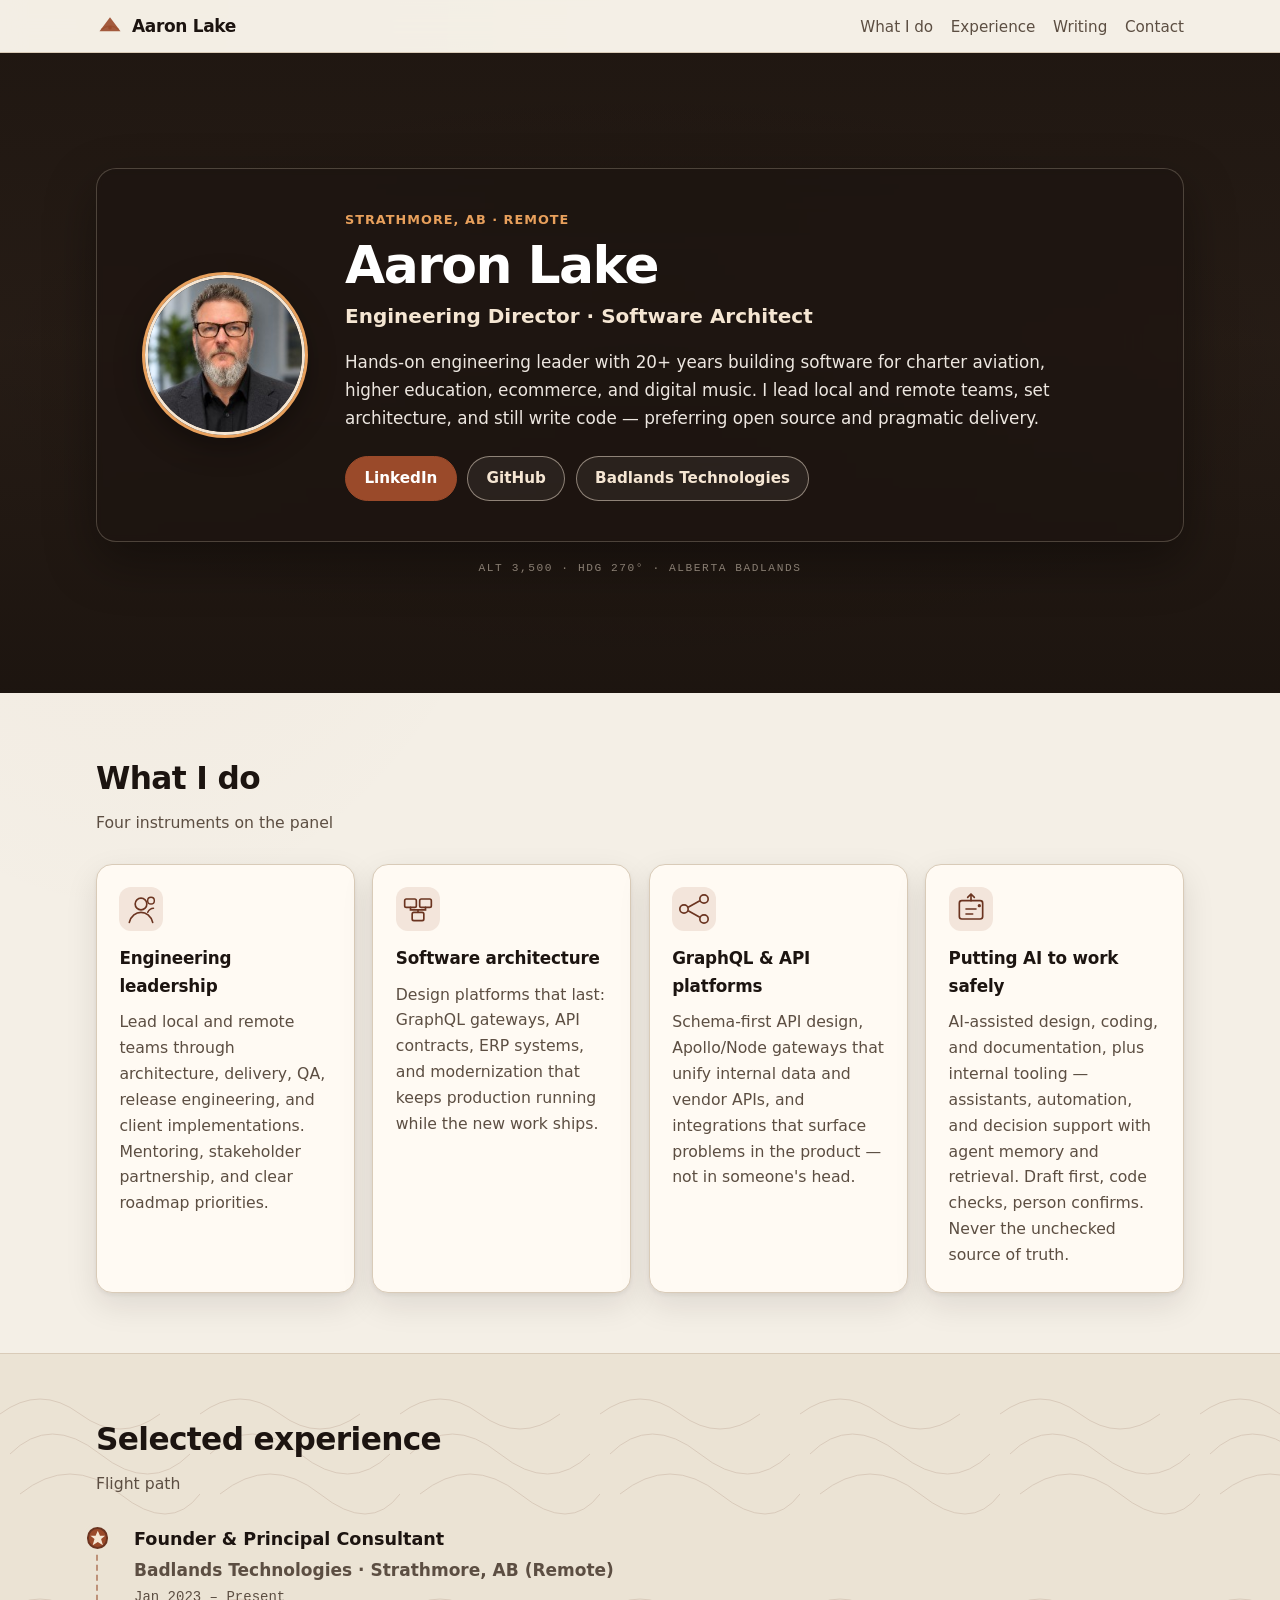
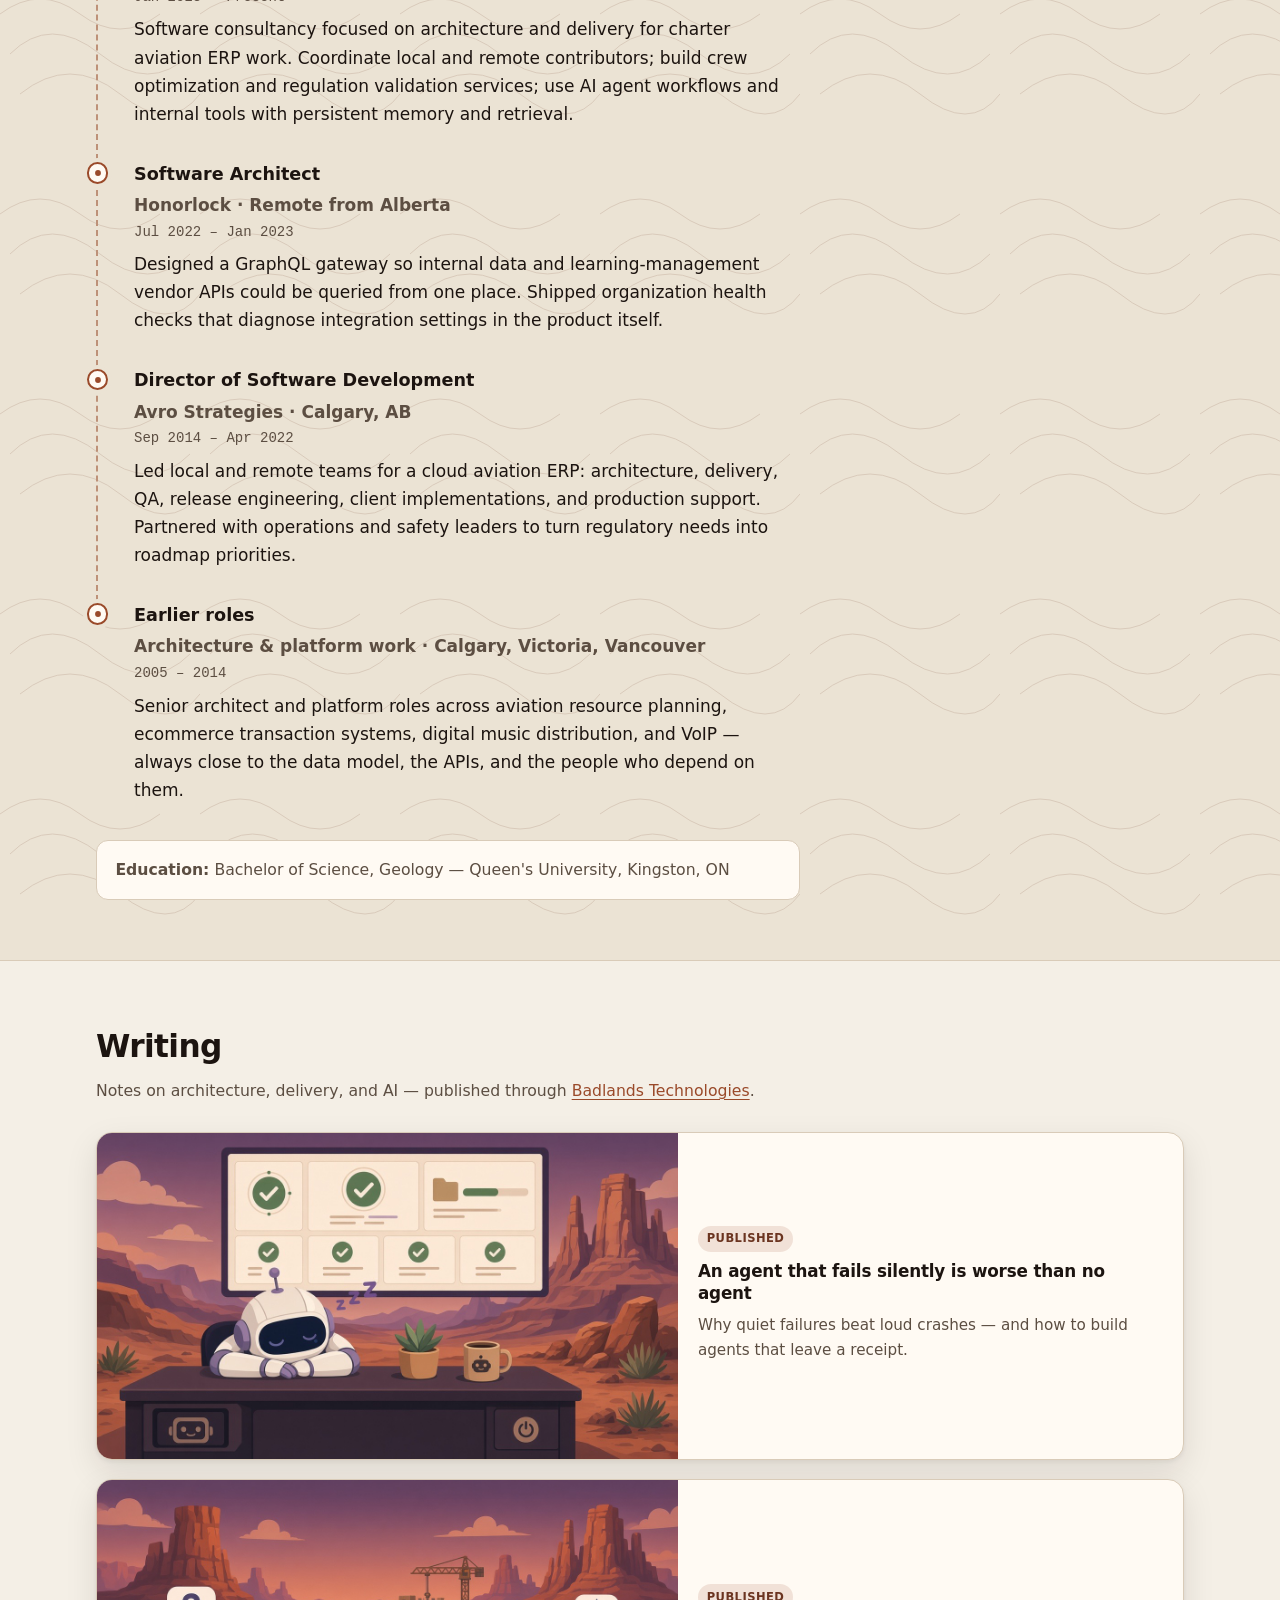
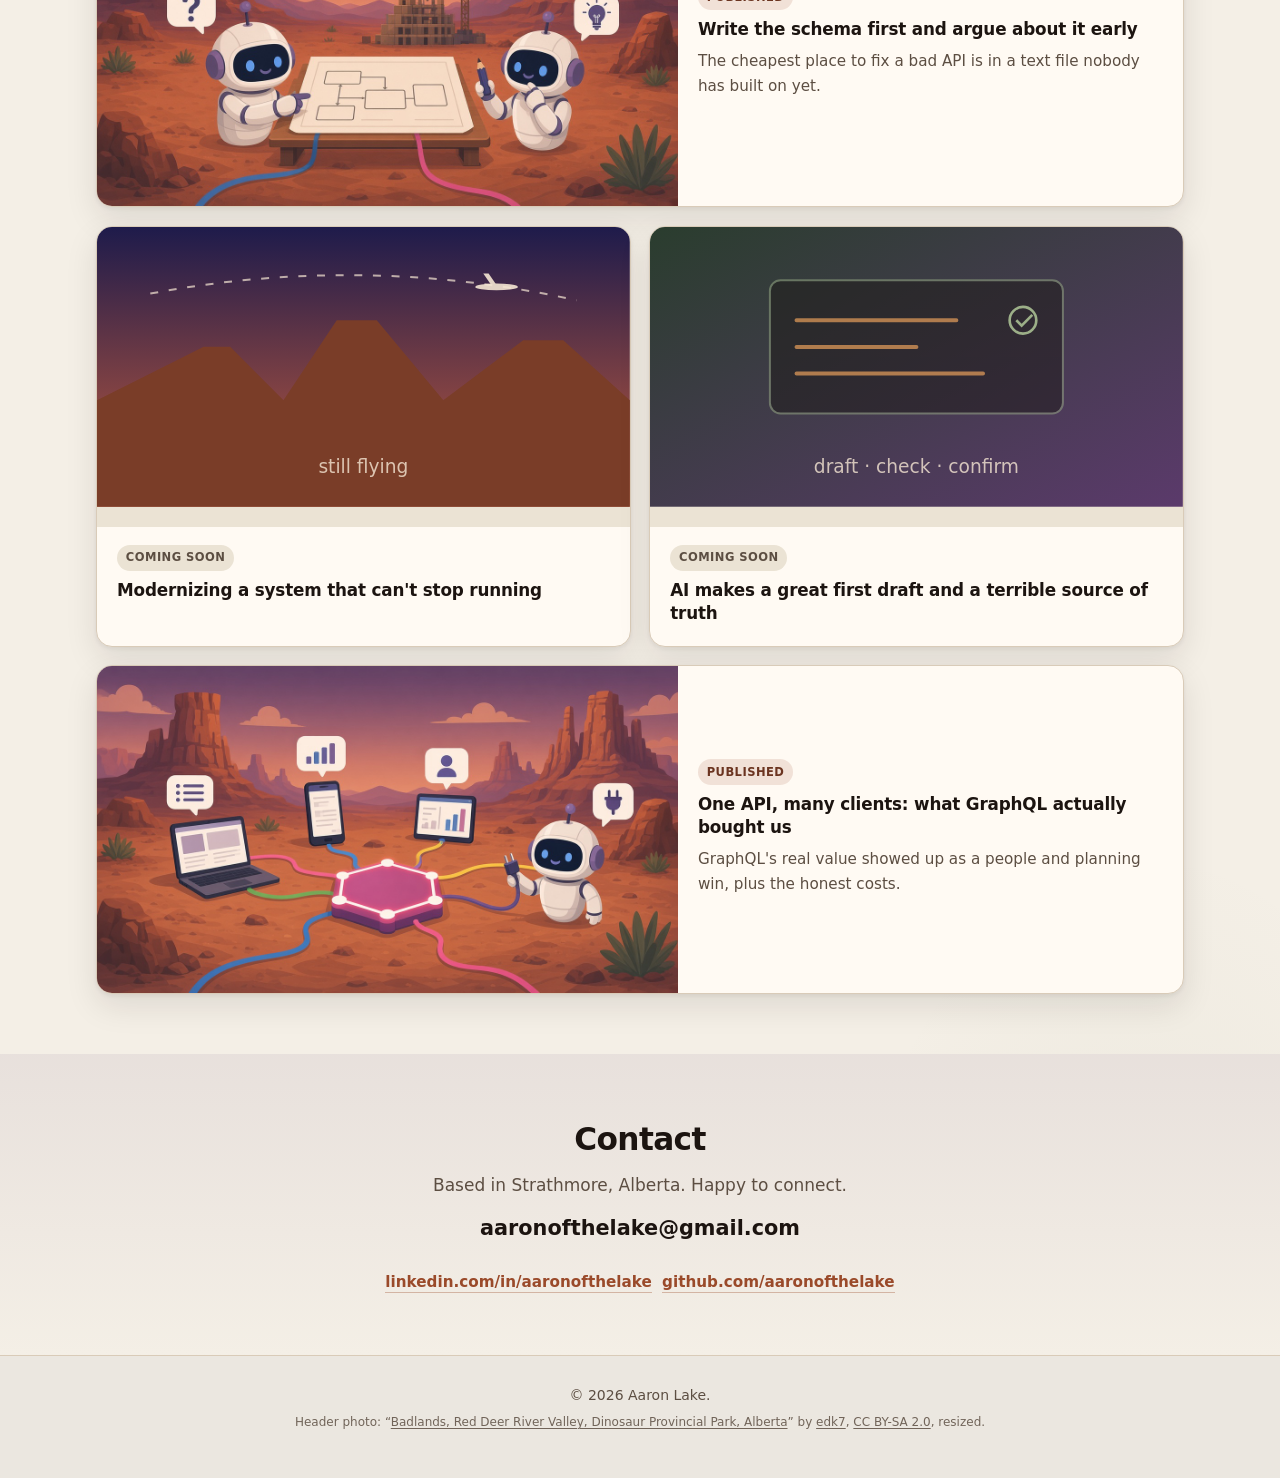
==== index.html @ 10edb8ad "Link schema-first article card to LinkedIn post with its graphic" ====
<!DOCTYPE html>
<html lang="en">
<head>
  <meta charset="utf-8">
  <meta name="viewport" content="width=device-width, initial-scale=1">
  <meta name="description" content="Aaron Lake — Engineering Director and Software Architect. Leadership, architecture, GraphQL platforms, and putting AI to work safely.">
  <meta name="author" content="Aaron Lake">
  <title>Aaron Lake — Engineering Director · Software Architect</title>
  <link rel="stylesheet" href="styles.css">
</head>
<body>
  <a class="skip-link" href="#main">Skip to content</a>

  <header class="site-header">
    <div class="wrap header-inner">
      <a class="logo" href="#top">
        <svg class="logo-mark" viewBox="0 0 32 32" width="28" height="28" aria-hidden="true" focusable="false">
          <path fill="currentColor" d="M4 22 L16 6 L28 22 Z" opacity="0.9"/>
          <path fill="none" stroke="currentColor" stroke-width="1.5" d="M6 20 Q16 12 26 20" opacity="0.7"/>
          <circle cx="16" cy="18" r="2" fill="currentColor"/>
        </svg>
        <span>Aaron Lake</span>
      </a>
      <nav aria-label="Primary">
        <ul>
          <li><a href="#work">What I do</a></li>
          <li><a href="#experience">Experience</a></li>
          <li><a href="#writing">Writing</a></li>
          <li><a href="#contact">Contact</a></li>
        </ul>
      </nav>
    </div>
  </header>

  <main id="main">
    <!-- HERO: real Alberta badlands photo (Dinosaur Provincial Park), darkened for legibility -->
    <section id="top" class="hero" aria-labelledby="hero-heading">
      <picture class="hero-bg" aria-hidden="true">
        <source media="(max-width: 640px)" srcset="assets/hero-badlands-800.jpg">
        <img src="assets/hero-badlands-1920.jpg" width="1920" height="1080" alt="" decoding="async" fetchpriority="high">
      </picture>
      <div class="hero-shade" aria-hidden="true"></div>

      <div class="wrap hero-inner">
        <div class="hero-card">
          <img class="hero-photo" src="assets/aaron-headshot.jpg" width="200" height="200"
               alt="Portrait of Aaron Lake" decoding="async">
          <div class="hero-copy">
            <p class="eyebrow">Strathmore, AB · Remote</p>
            <h1 id="hero-heading">Aaron Lake</h1>
            <p class="role"><span class="nowrap">Engineering Director</span> · <span class="nowrap">Software Architect</span></p>
            <p class="lede">
              Hands-on engineering leader with 20+ years building software for charter aviation,
              higher education, ecommerce, and digital music. I lead local and remote teams,
              set architecture, and still write code — preferring open source and pragmatic delivery.
            </p>
            <ul class="hero-links" aria-label="Profiles">
              <li><a class="btn btn-primary" href="https://www.linkedin.com/in/aaronofthelake" rel="noopener noreferrer">LinkedIn</a></li>
              <li><a class="btn btn-ghost" href="https://github.com/aaronofthelake" rel="noopener noreferrer">GitHub</a></li>
              <li><a class="btn btn-ghost" href="https://www.linkedin.com/company/90430647/" rel="noopener noreferrer">Badlands Technologies</a></li>
            </ul>
          </div>
        </div>
        <p class="flight-note" aria-hidden="true">ALT 3,500 · HDG 270° · Alberta badlands</p>
      </div>
    </section>

    <section id="work" class="section" aria-labelledby="work-heading">
      <div class="wrap">
        <div class="section-head">
          <h2 id="work-heading">What I do</h2>
          <p class="section-kicker">Four instruments on the panel</p>
        </div>
        <div class="card-grid">
          <article class="card">
            <div class="card-icon" aria-hidden="true">
              <svg viewBox="0 0 48 48" width="40" height="40" fill="none" xmlns="http://www.w3.org/2000/svg">
                <circle cx="24" cy="18" r="7" stroke="currentColor" stroke-width="2"/>
                <path d="M10 40c2-8 8-12 14-12s12 4 14 12" stroke="currentColor" stroke-width="2" stroke-linecap="round"/>
                <circle cx="36" cy="14" r="4" stroke="currentColor" stroke-width="1.75"/>
                <path d="M32 28c1.5-3 4-5 7-5" stroke="currentColor" stroke-width="1.75" stroke-linecap="round"/>
              </svg>
            </div>
            <h3>Engineering leadership</h3>
            <p>
              Lead local and remote teams through architecture, delivery, QA,
              release engineering, and client implementations. Mentoring, stakeholder
              partnership, and clear roadmap priorities.
            </p>
          </article>
          <article class="card">
            <div class="card-icon" aria-hidden="true">
              <svg viewBox="0 0 48 48" width="40" height="40" fill="none" xmlns="http://www.w3.org/2000/svg">
                <rect x="8" y="12" width="14" height="10" rx="2" stroke="currentColor" stroke-width="2"/>
                <rect x="26" y="12" width="14" height="10" rx="2" stroke="currentColor" stroke-width="2"/>
                <rect x="17" y="28" width="14" height="10" rx="2" stroke="currentColor" stroke-width="2"/>
                <path d="M15 22v3h18v-3M24 25v3" stroke="currentColor" stroke-width="2" stroke-linecap="round"/>
              </svg>
            </div>
            <h3>Software architecture</h3>
            <p>
              Design platforms that last: GraphQL gateways, API contracts, ERP systems,
              and modernization that keeps production running while the new work ships.
            </p>
          </article>
          <article class="card">
            <div class="card-icon" aria-hidden="true">
              <svg viewBox="0 0 48 48" width="40" height="40" fill="none" xmlns="http://www.w3.org/2000/svg">
                <circle cx="12" cy="24" r="5" stroke="currentColor" stroke-width="2"/>
                <circle cx="36" cy="12" r="5" stroke="currentColor" stroke-width="2"/>
                <circle cx="36" cy="36" r="5" stroke="currentColor" stroke-width="2"/>
                <path d="M17 22l14-8M17 26l14 8" stroke="currentColor" stroke-width="2"/>
              </svg>
            </div>
            <h3>GraphQL &amp; API platforms</h3>
            <p>
              Schema-first API design, Apollo/Node gateways that unify internal data and
              vendor APIs, and integrations that surface problems in the product — not in someone's head.
            </p>
          </article>
          <article class="card">
            <div class="card-icon" aria-hidden="true">
              <svg viewBox="0 0 48 48" width="40" height="40" fill="none" xmlns="http://www.w3.org/2000/svg">
                <rect x="10" y="14" width="28" height="22" rx="3" stroke="currentColor" stroke-width="2"/>
                <path d="M18 24h12M18 30h8" stroke="currentColor" stroke-width="2" stroke-linecap="round"/>
                <path d="M24 8v6M20 10l4-4 4 4" stroke="currentColor" stroke-width="2" stroke-linecap="round" stroke-linejoin="round"/>
                <circle cx="34" cy="20" r="2" fill="currentColor"/>
              </svg>
            </div>
            <h3>Putting AI to work safely</h3>
            <p>
              AI-assisted design, coding, and documentation, plus internal tooling —
              assistants, automation, and decision support with agent memory and retrieval.
              Draft first, code checks, person confirms. Never the unchecked source of truth.
            </p>
          </article>
        </div>
      </div>
    </section>

    <section id="experience" class="section section-alt" aria-labelledby="exp-heading">
      <div class="topo-bg" aria-hidden="true"></div>
      <div class="wrap">
        <div class="section-head">
          <h2 id="exp-heading">Selected experience</h2>
          <p class="section-kicker">Flight path</p>
        </div>
        <ol class="timeline">
          <li>
            <div class="waypoint" aria-hidden="true">
              <svg viewBox="0 0 24 24" width="18" height="18"><path fill="currentColor" d="M12 2l3 7h7l-5.5 4.5L19 22l-7-4.5L5 22l2.5-8.5L2 9h7z"/></svg>
            </div>
            <div class="timeline-meta">
              <h3>Founder &amp; Principal Consultant</h3>
              <p class="org">Badlands Technologies · Strathmore, AB (Remote)</p>
              <p class="dates"><time datetime="2023-01">Jan 2023</time> – Present</p>
            </div>
            <p>
              Software consultancy focused on architecture and delivery for charter aviation ERP work.
              Coordinate local and remote contributors; build crew optimization and regulation validation
              services; use AI agent workflows and internal tools with persistent memory and retrieval.
            </p>
          </li>
          <li>
            <div class="waypoint" aria-hidden="true">
              <svg viewBox="0 0 24 24" width="14" height="14"><circle cx="12" cy="12" r="5" fill="currentColor"/></svg>
            </div>
            <div class="timeline-meta">
              <h3>Software Architect</h3>
              <p class="org">Honorlock · Remote from Alberta</p>
              <p class="dates"><time datetime="2022-07">Jul 2022</time> – <time datetime="2023-01">Jan 2023</time></p>
            </div>
            <p>
              Designed a GraphQL gateway so internal data and learning-management vendor APIs
              could be queried from one place. Shipped organization health checks that diagnose
              integration settings in the product itself.
            </p>
          </li>
          <li>
            <div class="waypoint" aria-hidden="true">
              <svg viewBox="0 0 24 24" width="14" height="14"><circle cx="12" cy="12" r="5" fill="currentColor"/></svg>
            </div>
            <div class="timeline-meta">
              <h3>Director of Software Development</h3>
              <p class="org">Avro Strategies · Calgary, AB</p>
              <p class="dates"><time datetime="2014-09">Sep 2014</time> – <time datetime="2022-04">Apr 2022</time></p>
            </div>
            <p>
              Led local and remote teams for a cloud aviation ERP: architecture, delivery,
              QA, release engineering, client implementations, and production support. Partnered
              with operations and safety leaders to turn regulatory needs into roadmap priorities.
            </p>
          </li>
          <li>
            <div class="waypoint" aria-hidden="true">
              <svg viewBox="0 0 24 24" width="14" height="14"><circle cx="12" cy="12" r="5" fill="currentColor"/></svg>
            </div>
            <div class="timeline-meta">
              <h3>Earlier roles</h3>
              <p class="org">Architecture &amp; platform work · Calgary, Victoria, Vancouver</p>
              <p class="dates">2005 – 2014</p>
            </div>
            <p>
              Senior architect and platform roles across aviation resource planning, ecommerce
              transaction systems, digital music distribution, and VoIP — always close to the
              data model, the APIs, and the people who depend on them.
            </p>
          </li>
        </ol>
        <p class="edu">
          <strong>Education:</strong> Bachelor of Science, Geology — Queen's University, Kingston, ON
        </p>
      </div>
    </section>

    <section id="writing" class="section" aria-labelledby="writing-heading">
      <div class="wrap">
        <div class="section-head">
          <h2 id="writing-heading">Writing</h2>
          <p class="section-kicker">
            Notes on architecture, delivery, and AI — published through
            <a href="https://www.linkedin.com/company/90430647/" rel="noopener noreferrer">Badlands Technologies</a>.
          </p>
        </div>
        <div class="writing-grid">
          <article class="writing-card writing-card-featured">
            <a class="featured-link" href="https://www.linkedin.com/feed/update/urn:li:share:7517788303534776321/" rel="noopener noreferrer">
              <img class="featured-thumb" src="assets/article20_silent_agent.jpg" width="800" height="420"
                   alt="Illustration: a robot asleep at a desk in Alberta badlands after finishing its work">
              <div class="writing-card-body">
                <span class="tag">Published</span>
                <h3>An agent that fails silently is worse than no agent</h3>
                <p>Why quiet failures beat loud crashes — and how to build agents that leave a receipt.</p>
              </div>
            </a>
          </article>

          <article class="writing-card writing-card-featured">
            <a class="featured-link" href="https://www.linkedin.com/feed/update/urn:li:share:7518758173558722561/" rel="noopener noreferrer">
              <img class="featured-thumb" src="assets/article11_schema_first.jpg" width="800" height="420"
                   alt="Illustration: two robots debating a schema blueprint in Alberta badlands before construction starts">
              <div class="writing-card-body">
                <span class="tag">Published</span>
                <h3>Write the schema first and argue about it early</h3>
                <p>The cheapest place to fix a bad API is in a text file nobody has built on yet.</p>
              </div>
            </a>
          </article>

          <article class="writing-card">
            <div class="writing-thumb writing-thumb-svg" aria-hidden="true">
              <svg viewBox="0 0 400 210" xmlns="http://www.w3.org/2000/svg" role="img">
                <title>Coming soon: modernization in flight</title>
                <defs>
                  <linearGradient id="t2" x1="0" y1="0" x2="0" y2="1">
                    <stop offset="0%" stop-color="#1e1b4b"/><stop offset="100%" stop-color="#c45c3e"/>
                  </linearGradient>
                </defs>
                <rect width="400" height="210" fill="url(#t2)"/>
                <path fill="#7a3d28" d="M0 130 L80 90 L100 90 L140 130 L180 70 L210 70 L260 130 L320 85 L350 85 L400 130 L400 210 L0 210 Z"/>
                <path fill="none" stroke="#f5e6d3" stroke-width="1.5" stroke-dasharray="6 8" d="M40 50 Q200 20 360 55" opacity="0.7"/>
                <g transform="translate(300,45)" fill="#f5e6d3" opacity="0.9">
                  <ellipse cx="0" cy="0" rx="16" ry="2.5"/>
                  <path d="M-3 0 L-10 -10 L-6 -10 L1 0 Z"/>
                </g>
                <text x="200" y="185" text-anchor="middle" fill="#f5e6d3" font-family="system-ui,sans-serif" font-size="14" opacity="0.8">still flying</text>
              </svg>
            </div>
            <div class="writing-card-body">
              <span class="tag tag-muted">Coming soon</span>
              <h3>Modernizing a system that can't stop running</h3>
            </div>
          </article>

          <article class="writing-card">
            <div class="writing-thumb writing-thumb-svg" aria-hidden="true">
              <svg viewBox="0 0 400 210" xmlns="http://www.w3.org/2000/svg" role="img">
                <title>Coming soon: AI as first draft</title>
                <defs>
                  <linearGradient id="t3" x1="0" y1="0" x2="1" y2="1">
                    <stop offset="0%" stop-color="#2a3d2e"/><stop offset="100%" stop-color="#5b3a6b"/>
                  </linearGradient>
                </defs>
                <rect width="400" height="210" fill="url(#t3)"/>
                <rect x="90" y="40" width="220" height="100" rx="8" fill="#1c1917" opacity="0.5" stroke="#9caf88" stroke-width="1.5"/>
                <path d="M110 70h120M110 90h90M110 110h140" stroke="#e8a05c" stroke-width="3" stroke-linecap="round" opacity="0.7"/>
                <circle cx="280" cy="70" r="10" fill="none" stroke="#9caf88" stroke-width="2"/>
                <path d="M275 70l4 4 8-8" stroke="#9caf88" stroke-width="2" fill="none"/>
                <text x="200" y="185" text-anchor="middle" fill="#f5e6d3" font-family="system-ui,sans-serif" font-size="14" opacity="0.8">draft · check · confirm</text>
              </svg>
            </div>
            <div class="writing-card-body">
              <span class="tag tag-muted">Coming soon</span>
              <h3>AI makes a great first draft and a terrible source of truth</h3>
            </div>
          </article>

          <article class="writing-card writing-card-featured">
            <a class="featured-link" href="https://www.linkedin.com/feed/update/urn:li:share:7518358877596278785/" rel="noopener noreferrer">
              <img class="featured-thumb" src="assets/article19_one_api_many_clients.jpg" width="800" height="420"
                   alt="Illustration: laptop, phone and tablet clients wired into one glowing hub in Alberta badlands, with a robot plugging in">
              <div class="writing-card-body">
                <span class="tag">Published</span>
                <h3>One API, many clients: what GraphQL actually bought us</h3>
                <p>GraphQL's real value showed up as a people and planning win, plus the honest costs.</p>
              </div>
            </a>
          </article>
        </div>
      </div>
    </section>

    <section id="contact" class="section section-contact" aria-labelledby="contact-heading">
      <div class="wrap contact-inner">
        <h2 id="contact-heading">Contact</h2>
        <p>Based in Strathmore, Alberta. Happy to connect.</p>
        <p class="contact-email">
          <a href="mailto:aaronofthelake@gmail.com">aaronofthelake@gmail.com</a>
        </p>
        <ul class="hero-links contact-links" aria-label="Also find me">
          <li><a href="https://www.linkedin.com/in/aaronofthelake" rel="noopener noreferrer">linkedin.com/in/aaronofthelake</a></li>
          <li><a href="https://github.com/aaronofthelake" rel="noopener noreferrer">github.com/aaronofthelake</a></li>
        </ul>
      </div>
    </section>
  </main>

  <footer class="site-footer">
    <div class="wrap">
      <p>© <span id="y">2026</span> Aaron Lake.</p>
      <p class="photo-credit">Header photo: “<a href="https://commons.wikimedia.org/wiki/File:Badlands,_Red_Deer_River_Valley,_Dinosaur_Provincial_Park,_Alberta._(50351672813).jpg" rel="noopener noreferrer">Badlands, Red Deer River Valley, Dinosaur Provincial Park, Alberta</a>” by <a href="https://www.flickr.com/people/11200205@N02" rel="noopener noreferrer">edk7</a>, <a href="https://creativecommons.org/licenses/by-sa/2.0/" rel="noopener noreferrer">CC BY-SA 2.0</a>, resized.</p>
    </div>
  </footer>

  <script>
    document.getElementById('y').textContent = new Date().getFullYear();
  </script>
</body>
</html>
---- styles.css ----
/* Aaron Lake — personal site v3 (Alberta badlands photo + light aviation touches). Draft. No trackers, no CDN. */

:root {
  --bg: #f4efe6;
  --bg-alt: #ebe3d4;
  --surface: #fffaf3;
  --ink: #1c1410;
  --ink-muted: #5c4e42;
  --accent: #9a4a2a;
  --accent-deep: #6b3420;
  --accent-hover: #c45c3e;
  --sage: #6b7f5a;
  --sage-light: #9caf88;
  --dusk: #5b3a6b;
  --sky-ink: #1e1b4b;
  --sand: #e8a05c;
  --cream: #f5e6d3;
  --border: #d9cbb8;
  --shadow: 0 2px 4px rgba(28, 20, 16, 0.06), 0 12px 32px rgba(28, 20, 16, 0.1);
  --radius: 16px;
  --max: 44rem;
  --wide: 68rem;
  --font: "Segoe UI", system-ui, -apple-system, BlinkMacSystemFont, "Helvetica Neue", Arial, sans-serif;
  --mono: ui-monospace, "SF Mono", Menlo, Consolas, monospace;
}

*,
*::before,
*::after {
  box-sizing: border-box;
}

html {
  scroll-behavior: smooth;
}

@media (prefers-reduced-motion: reduce) {
  html { scroll-behavior: auto; }
  *, *::before, *::after {
    animation-duration: 0.01ms !important;
    transition-duration: 0.01ms !important;
  }
}

body {
  margin: 0;
  font-family: var(--font);
  font-size: 1.0625rem;
  line-height: 1.65;
  color: var(--ink);
  background:
    radial-gradient(ellipse 80% 40% at 10% 0%, rgba(155, 80, 50, 0.06), transparent 50%),
    radial-gradient(ellipse 60% 30% at 90% 100%, rgba(107, 127, 90, 0.08), transparent 45%),
    var(--bg);
  -webkit-font-smoothing: antialiased;
}

img { max-width: 100%; height: auto; display: block; }

a {
  color: var(--accent);
  text-decoration-thickness: 1px;
  text-underline-offset: 0.18em;
}

a:hover { color: var(--accent-hover); }

a:focus-visible,
.logo:focus-visible,
nav a:focus-visible,
.btn:focus-visible {
  outline: 2px solid var(--accent);
  outline-offset: 3px;
  border-radius: 4px;
}

.skip-link {
  position: absolute;
  left: 1rem;
  top: -3rem;
  background: var(--ink);
  color: #fff;
  padding: 0.5rem 0.75rem;
  z-index: 100;
  border-radius: 6px;
}

.skip-link:focus { top: 1rem; }

.wrap {
  width: min(100% - 2.5rem, var(--wide));
  margin-inline: auto;
  position: relative;
}

/* Header */
.site-header {
  position: sticky;
  top: 0;
  z-index: 50;
  background: color-mix(in srgb, var(--bg) 86%, transparent);
  backdrop-filter: blur(12px);
  border-bottom: 1px solid var(--border);
}

.header-inner {
  display: flex;
  align-items: center;
  justify-content: space-between;
  gap: 1rem;
  padding: 0.75rem 0;
}

.logo {
  display: inline-flex;
  align-items: center;
  gap: 0.5rem;
  font-weight: 700;
  color: var(--ink);
  text-decoration: none;
  letter-spacing: -0.02em;
}

.logo-mark { color: var(--accent); flex-shrink: 0; }

.logo:hover { color: var(--accent); }

nav ul {
  display: flex;
  flex-wrap: wrap;
  gap: 0.25rem 1.1rem;
  list-style: none;
  margin: 0;
  padding: 0;
}

nav a {
  color: var(--ink-muted);
  text-decoration: none;
  font-size: 0.95rem;
  font-weight: 500;
}

nav a:hover { color: var(--ink); }

/* Hero — real badlands photo, darkened, centered card */
.hero {
  position: relative;
  isolation: isolate;
  overflow: hidden;
  display: grid;
  align-items: center;
  min-height: clamp(30rem, 78vh, 40rem);
  padding-block: clamp(2.5rem, 6vw, 4.5rem);
  background: #2a1f18;
  color: var(--cream);
}

.hero-bg,
.hero-bg img,
.hero-shade {
  position: absolute;
  inset: 0;
  width: 100%;
  height: 100%;
  z-index: -2;
}

.hero-bg img {
  object-fit: cover;
  object-position: 50% 40%;
  max-width: none;
}

.hero-shade {
  z-index: -1;
  background:
    linear-gradient(180deg, rgba(20, 14, 10, 0.45) 0%, rgba(20, 14, 10, 0.2) 45%, rgba(20, 14, 10, 0.6) 100%),
    radial-gradient(ellipse 70% 60% at 50% 50%, rgba(20, 14, 10, 0.25), transparent 75%);
}

.hero-inner {
  display: flex;
  flex-direction: column;
  align-items: center;
  gap: 1.1rem;
}

.hero-card {
  width: 100%;
  display: grid;
  grid-template-columns: auto minmax(0, 1fr);
  align-items: center;
  gap: 2rem 2.5rem;
  padding: clamp(1.5rem, 3.5vw, 2.5rem) clamp(1.25rem, 4vw, 3rem);
  background: rgba(28, 20, 16, 0.58);
  backdrop-filter: blur(3px);
  -webkit-backdrop-filter: blur(3px);
  border: 1px solid rgba(245, 230, 211, 0.22);
  border-radius: calc(var(--radius) + 4px);
  box-shadow: 0 20px 50px rgba(0, 0, 0, 0.35);
}

.hero-photo {
  width: 160px;
  height: 160px;
  border-radius: 50%;
  object-fit: cover;
  border: 3px solid var(--cream);
  box-shadow: 0 0 0 3px var(--sand), 0 10px 30px rgba(0, 0, 0, 0.4);
}

.hero-copy { min-width: 0; }

.eyebrow {
  margin: 0 0 0.5rem;
  font-size: 0.8rem;
  font-weight: 650;
  letter-spacing: 0.08em;
  text-transform: uppercase;
  color: var(--sand);
}

.hero h1,
.lede { text-wrap: balance; }

.nowrap { white-space: nowrap; }

.hero h1 {
  margin: 0;
  font-size: clamp(2.2rem, 5vw, 3.25rem);
  line-height: 1.05;
  letter-spacing: -0.03em;
  color: #fff;
}

.role {
  margin: 0.45rem 0 1rem;
  font-size: clamp(1.05rem, 2vw, 1.25rem);
  color: var(--cream);
  font-weight: 550;
}

.lede {
  margin: 0 0 1.5rem;
  font-size: 1.05rem;
  color: rgba(255, 250, 243, 0.92);
  max-width: 46rem;
}

.hero-links {
  display: flex;
  flex-wrap: wrap;
  gap: 0.65rem;
  list-style: none;
  margin: 0;
  padding: 0;
}

.btn {
  display: inline-flex;
  align-items: center;
  justify-content: center;
  padding: 0.55rem 1.15rem;
  border-radius: 999px;
  font-weight: 650;
  font-size: 0.95rem;
  text-decoration: none;
  border: 1.5px solid transparent;
  transition: background 0.15s, color 0.15s, border-color 0.15s;
}

.btn-primary {
  background: var(--accent);
  color: #fff;
  border-color: var(--accent);
}

.btn-primary:hover {
  background: var(--accent-hover);
  border-color: var(--accent-hover);
  color: #fff;
}

.btn-ghost {
  background: rgba(255, 250, 243, 0.06);
  color: var(--cream);
  border-color: rgba(245, 230, 211, 0.5);
}

.btn-ghost:hover {
  border-color: var(--sand);
  color: #fff;
  background: rgba(232, 160, 92, 0.18);
}

.hero .btn:focus-visible { outline-color: var(--sand); }

/* Subtle aviation touch under the card */
.flight-note {
  margin: 0;
  font-family: var(--mono);
  font-size: 0.7rem;
  letter-spacing: 0.14em;
  text-transform: uppercase;
  color: rgba(245, 230, 211, 0.6);
  text-align: center;
}

/* Sections */
.section {
  padding: 3.75rem 0;
  position: relative;
}

.section-alt {
  background: var(--bg-alt);
  border-block: 1px solid var(--border);
  overflow: hidden;
}

.topo-bg {
  position: absolute;
  inset: 0;
  opacity: 0.18;
  pointer-events: none;
  background-image: url("data:image/svg+xml,%3Csvg xmlns='http://www.w3.org/2000/svg' width='200' height='200' viewBox='0 0 200 200'%3E%3Cpath fill='none' stroke='%236b3420' stroke-width='0.8' d='M10 100 Q50 60 100 100 T190 100 M20 140 Q70 100 120 140 T200 140 M0 60 Q40 30 80 60 T160 60'/%3E%3C/svg%3E");
  background-size: 200px 200px;
}

.section-head {
  margin-bottom: 1.75rem;
}

.section h2 {
  margin: 0 0 0.35rem;
  font-size: clamp(1.55rem, 3vw, 1.95rem);
  letter-spacing: -0.02em;
}

.section-kicker {
  margin: 0;
  color: var(--ink-muted);
  font-size: 0.98rem;
  max-width: var(--max);
}

.card-grid {
  display: grid;
  grid-template-columns: repeat(auto-fit, minmax(15.5rem, 1fr));
  gap: 1.1rem;
}

.card {
  background: var(--surface);
  border: 1px solid var(--border);
  border-radius: var(--radius);
  padding: 1.4rem 1.4rem 1.5rem;
  box-shadow: var(--shadow);
  transition: transform 0.15s, border-color 0.15s;
}

.card:hover {
  border-color: color-mix(in srgb, var(--accent) 45%, var(--border));
  transform: translateY(-2px);
}

@media (prefers-reduced-motion: reduce) {
  .card:hover { transform: none; }
}

.card-icon {
  width: 2.75rem;
  height: 2.75rem;
  display: flex;
  align-items: center;
  justify-content: center;
  border-radius: 12px;
  background: color-mix(in srgb, var(--accent) 12%, var(--surface));
  color: var(--accent-deep);
  margin-bottom: 0.85rem;
}

.card h3 {
  margin: 0 0 0.55rem;
  font-size: 1.05rem;
  letter-spacing: -0.01em;
}

.card p {
  margin: 0;
  color: var(--ink-muted);
  font-size: 0.98rem;
}

/* Timeline — flight path */
.timeline {
  list-style: none;
  margin: 0;
  padding: 0;
  max-width: var(--max);
  position: relative;
}

.timeline > li {
  position: relative;
  padding: 0 0 2rem 2.25rem;
  border-left: 2px dashed color-mix(in srgb, var(--accent) 45%, var(--border));
}

.timeline > li:last-child {
  padding-bottom: 0;
  border-left-color: transparent;
}

.waypoint {
  position: absolute;
  left: -0.7rem;
  top: 0.15rem;
  width: 1.35rem;
  height: 1.35rem;
  border-radius: 50%;
  background: var(--surface);
  border: 2px solid var(--accent);
  color: var(--accent);
  display: flex;
  align-items: center;
  justify-content: center;
  box-shadow: 0 0 0 4px var(--bg-alt);
}

.timeline > li:first-child .waypoint {
  background: var(--accent);
  color: var(--cream);
  border-color: var(--accent-deep);
}

.timeline-meta { margin-bottom: 0.4rem; }

.timeline h3 {
  margin: 0;
  font-size: 1.1rem;
}

.org {
  margin: 0.15rem 0 0;
  color: var(--ink-muted);
  font-weight: 550;
}

.dates {
  margin: 0.1rem 0 0;
  font-size: 0.875rem;
  font-family: var(--mono);
  color: var(--ink-muted);
}

.timeline p:not(.org):not(.dates) {
  margin: 0;
  color: var(--ink);
}

.edu {
  margin: 2.25rem 0 0;
  max-width: var(--max);
  color: var(--ink-muted);
  font-size: 0.98rem;
  padding: 1rem 1.15rem;
  background: var(--surface);
  border-radius: 12px;
  border: 1px solid var(--border);
}

/* Writing cards */
.writing-grid {
  display: grid;
  grid-template-columns: repeat(2, 1fr);
  gap: 1.15rem;
}

.writing-card-featured {
  grid-column: 1 / -1;
}

.writing-card {
  background: var(--surface);
  border: 1px solid var(--border);
  border-radius: var(--radius);
  overflow: hidden;
  box-shadow: var(--shadow);
  display: flex;
  flex-direction: column;
}

.featured-link {
  display: grid;
  grid-template-columns: minmax(0, 1.15fr) minmax(0, 1fr);
  text-decoration: none;
  color: inherit;
  height: 100%;
}

.featured-thumb {
  width: 100%;
  height: 100%;
  min-height: 240px;
  object-fit: cover;
  background: var(--bg-alt);
}

.writing-thumb {
  width: 100%;
  aspect-ratio: 16 / 9;
  object-fit: cover;
  background: var(--bg-alt);
}

.writing-thumb-svg svg {
  width: 100%;
  height: auto;
  display: block;
  aspect-ratio: 400 / 210;
}

.writing-card-body {
  padding: 1.15rem 1.25rem 1.35rem;
  display: flex;
  flex-direction: column;
  gap: 0.5rem;
  justify-content: center;
}

.writing-card h3 {
  margin: 0;
  font-size: 1.05rem;
  letter-spacing: -0.01em;
  color: var(--ink);
  line-height: 1.35;
}

.featured-link:hover h3 {
  color: var(--accent);
}

.writing-card-body p {
  margin: 0;
  color: var(--ink-muted);
  font-size: 0.95rem;
}

.tag {
  align-self: flex-start;
  font-size: 0.72rem;
  font-weight: 700;
  letter-spacing: 0.04em;
  text-transform: uppercase;
  color: var(--accent-deep);
  background: color-mix(in srgb, var(--accent) 14%, transparent);
  padding: 0.22rem 0.55rem;
  border-radius: 999px;
  white-space: nowrap;
}

.tag-muted {
  color: var(--ink-muted);
  background: var(--bg-alt);
}

/* Contact */
.section-contact {
  background:
    linear-gradient(180deg, color-mix(in srgb, var(--dusk) 8%, var(--bg)), var(--bg));
}

.contact-inner {
  max-width: var(--max);
  text-align: center;
}

.contact-inner > p {
  margin: 0 0 0.75rem;
  color: var(--ink-muted);
}

.contact-email {
  margin: 0 0 1.35rem !important;
}

.contact-email a {
  font-size: 1.3rem;
  font-weight: 750;
  text-decoration: none;
  color: var(--ink);
}

.contact-email a:hover { color: var(--accent); }

.contact-links {
  justify-content: center;
}

.contact-links a {
  font-size: 0.95rem;
  font-weight: 550;
  color: var(--accent);
  text-decoration: none;
  border-bottom: 1px solid color-mix(in srgb, var(--accent) 35%, transparent);
  padding-bottom: 1px;
}

.contact-links a:hover {
  border-bottom-color: var(--accent-hover);
}

/* Footer */
.site-footer {
  padding: 1.75rem 0 2.5rem;
  border-top: 1px solid var(--border);
  background: color-mix(in srgb, var(--sky-ink) 4%, var(--bg));
}

.site-footer p {
  margin: 0 0 0.35rem;
  font-size: 0.875rem;
  color: var(--ink-muted);
  text-align: center;
}

.site-footer .photo-credit {
  font-size: 0.75rem;
  opacity: 0.85;
}

.site-footer a { color: var(--ink-muted); }

/* Responsive */
@media (max-width: 800px) {
  .featured-link { grid-template-columns: 1fr; }

  .featured-thumb {
    height: auto;
    min-height: 0;
    aspect-ratio: 16 / 9;
  }

  .writing-grid { grid-template-columns: 1fr; }
}

@media (max-width: 640px) {
  .header-inner {
    flex-direction: column;
    align-items: center;
    gap: 0.35rem;
    padding: 0.6rem 0;
  }

  nav ul { justify-content: center; gap: 0.25rem 1rem; }

  .hero { min-height: 0; }

  .hero-card {
    grid-template-columns: 1fr;
    justify-items: center;
    text-align: center;
    gap: 1.1rem;
  }

  .hero-photo { width: 116px; height: 116px; }

  .lede { margin-inline: auto; font-size: 1rem; }

  .hero-links { justify-content: center; }
}

/* Contrast boost for text over the hero photo */
@media (prefers-contrast: more) {
  .hero-card {
    background: rgba(20, 14, 10, 0.85);
    border-color: var(--cream);
  }

  .btn-primary { border-width: 2px; }
}
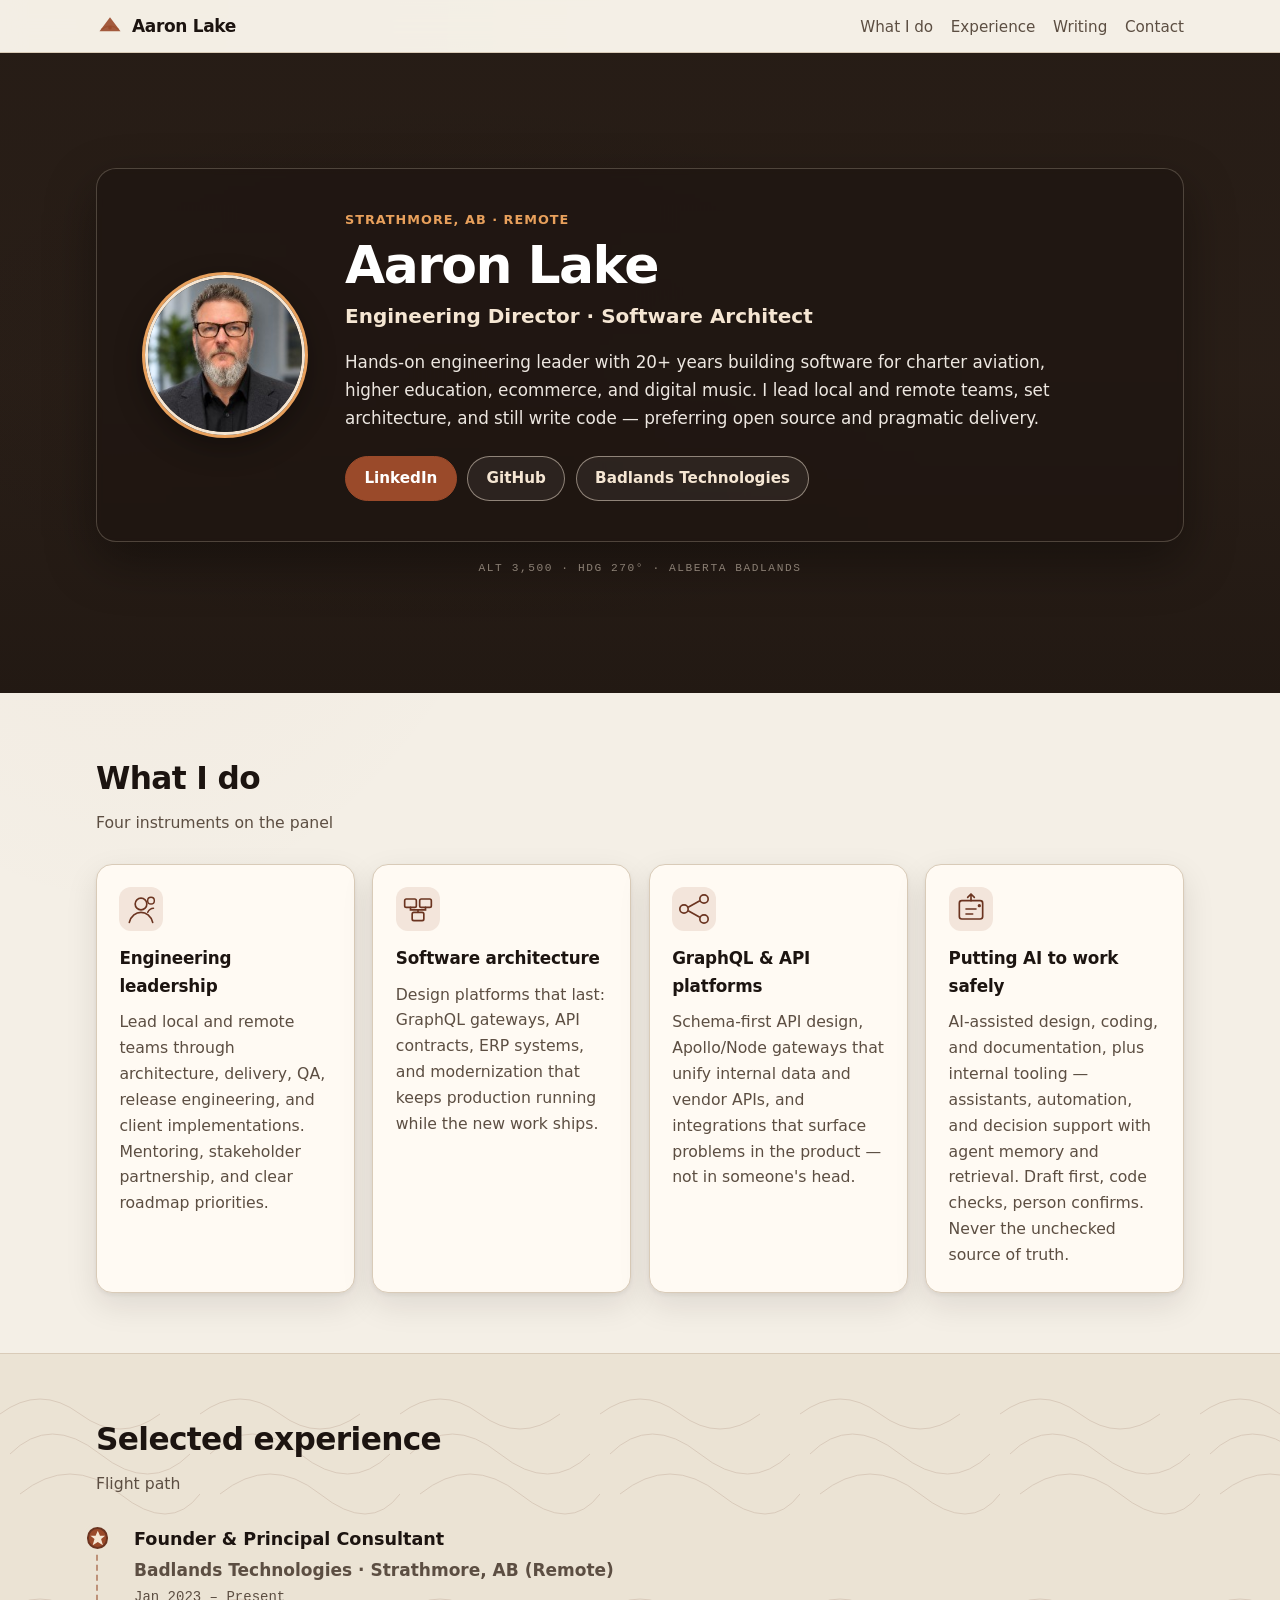
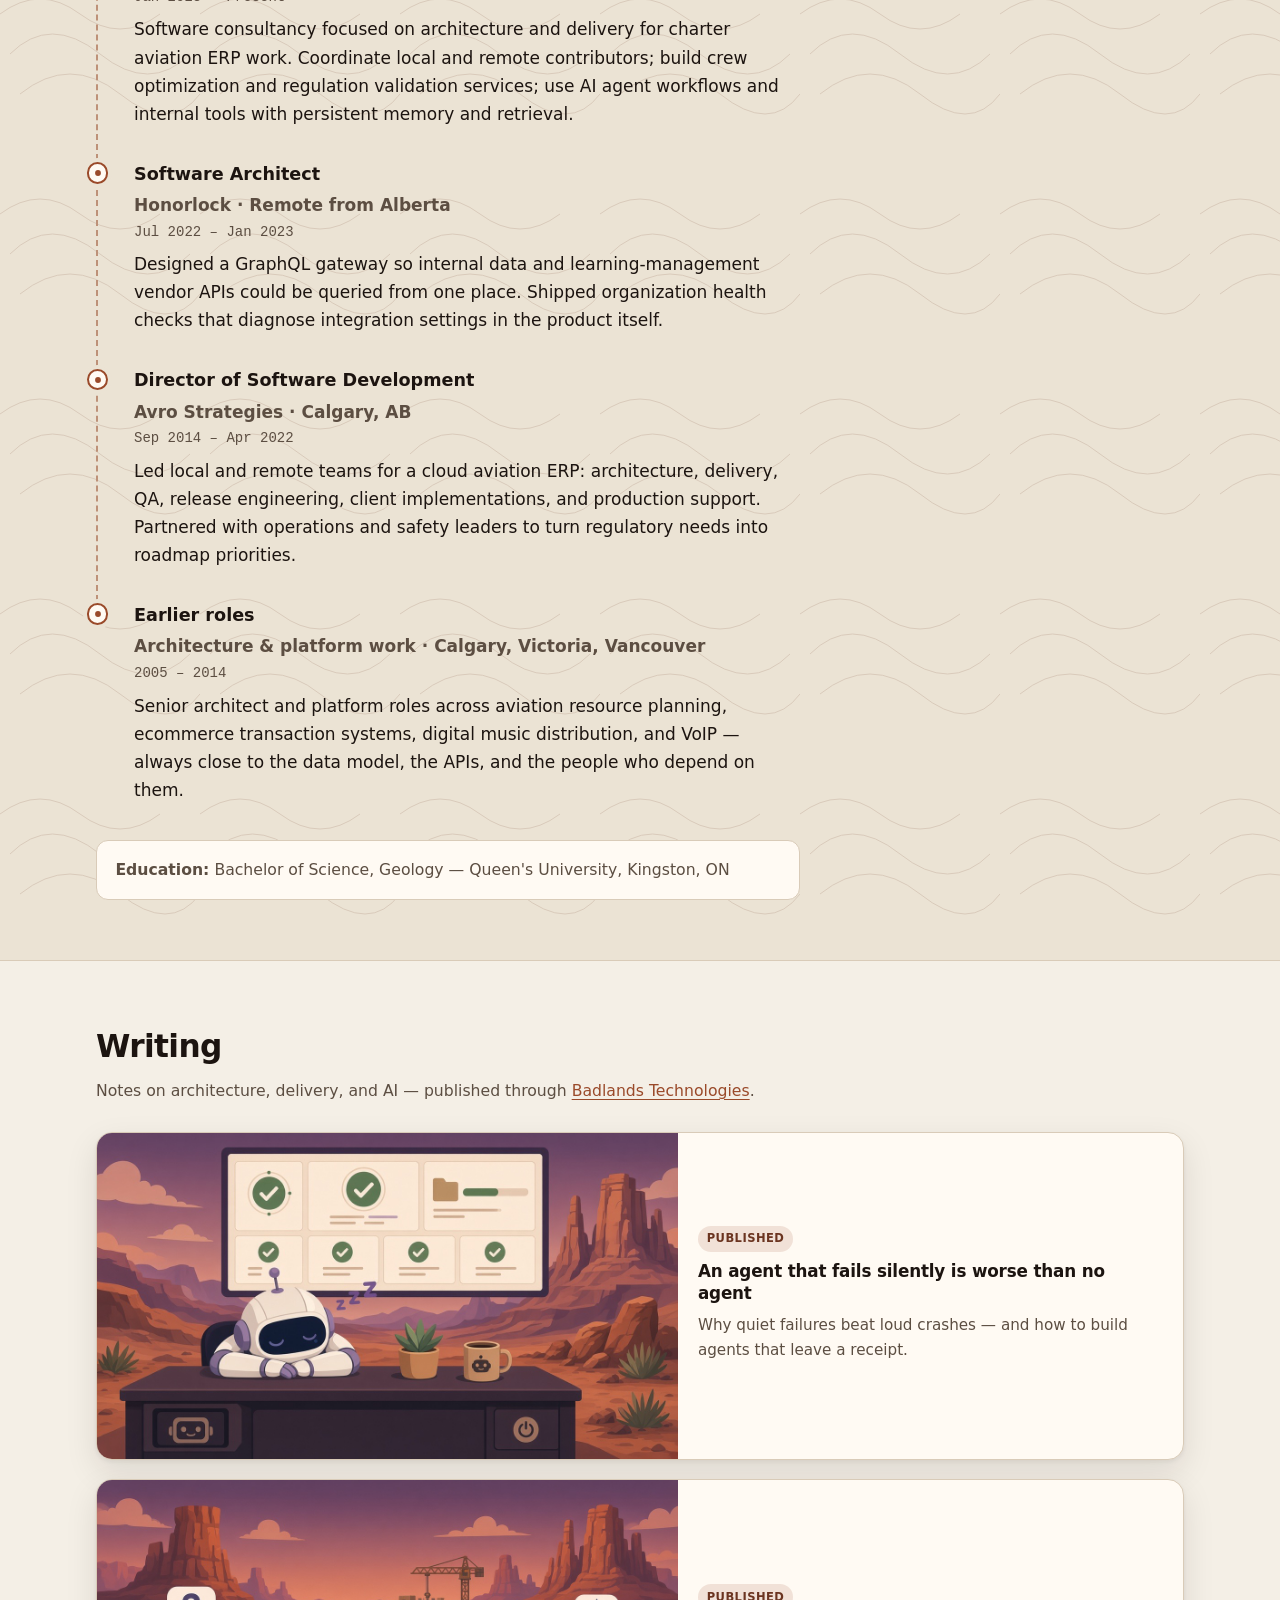
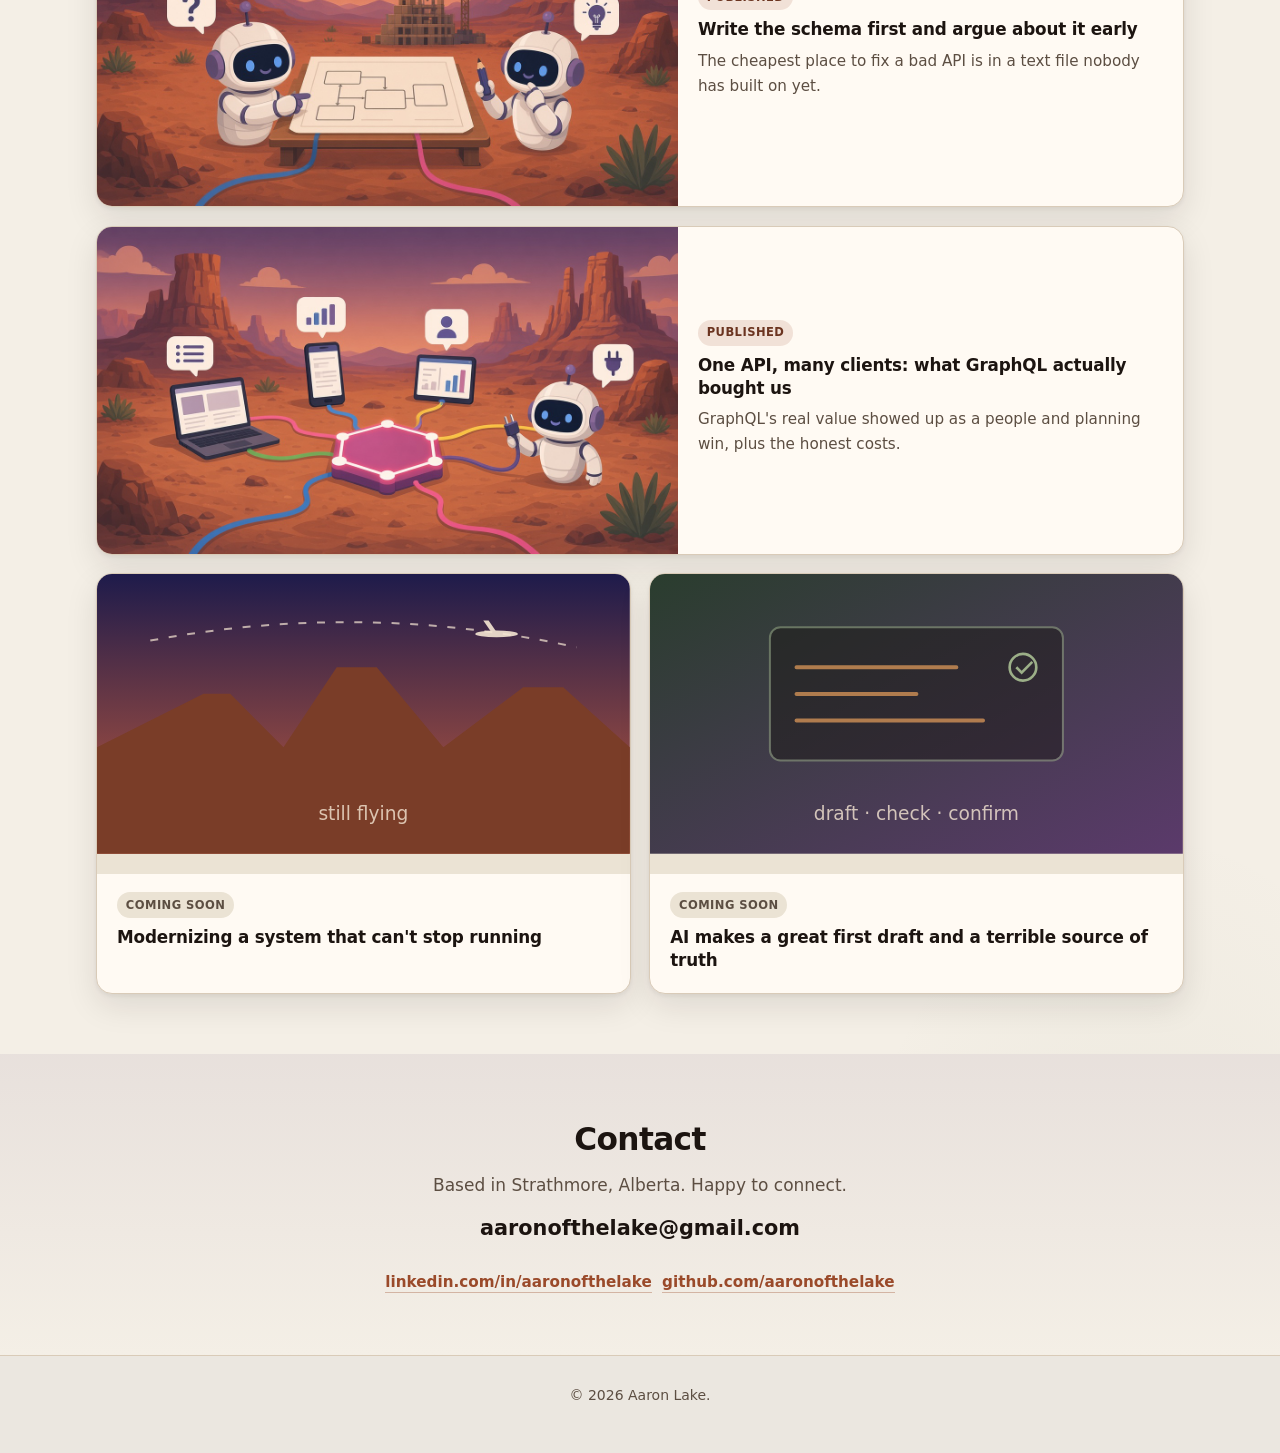
==== commit 82c87224: "Illustrated Badlands hero header; move Coming soon cards to bottom of Writing" ====
--- a/index.html
+++ b/index.html
@@ -33,7 +33,7 @@
   </header>
 
   <main id="main">
-    <!-- HERO: real Alberta badlands photo (Dinosaur Provincial Park), darkened for legibility -->
+    <!-- HERO: illustrated Badlands dusk scene (matches article art) -->
     <section id="top" class="hero" aria-labelledby="hero-heading">
       <picture class="hero-bg" aria-hidden="true">
         <source media="(max-width: 640px)" srcset="assets/hero-badlands-800.jpg">
@@ -243,6 +243,18 @@
                 <span class="tag">Published</span>
                 <h3>Write the schema first and argue about it early</h3>
                 <p>The cheapest place to fix a bad API is in a text file nobody has built on yet.</p>
+              </div>
+            </a>
+          </article>
+
+          <article class="writing-card writing-card-featured">
+            <a class="featured-link" href="https://www.linkedin.com/feed/update/urn:li:share:7518358877596278785/" rel="noopener noreferrer">
+              <img class="featured-thumb" src="assets/article19_one_api_many_clients.jpg" width="800" height="420"
+                   alt="Illustration: laptop, phone and tablet clients wired into one glowing hub in Alberta badlands, with a robot plugging in">
+              <div class="writing-card-body">
+                <span class="tag">Published</span>
+                <h3>One API, many clients: what GraphQL actually bought us</h3>
+                <p>GraphQL's real value showed up as a people and planning win, plus the honest costs.</p>
               </div>
             </a>
           </article>
@@ -294,18 +306,6 @@
               <h3>AI makes a great first draft and a terrible source of truth</h3>
             </div>
           </article>
-
-          <article class="writing-card writing-card-featured">
-            <a class="featured-link" href="https://www.linkedin.com/feed/update/urn:li:share:7518358877596278785/" rel="noopener noreferrer">
-              <img class="featured-thumb" src="assets/article19_one_api_many_clients.jpg" width="800" height="420"
-                   alt="Illustration: laptop, phone and tablet clients wired into one glowing hub in Alberta badlands, with a robot plugging in">
-              <div class="writing-card-body">
-                <span class="tag">Published</span>
-                <h3>One API, many clients: what GraphQL actually bought us</h3>
-                <p>GraphQL's real value showed up as a people and planning win, plus the honest costs.</p>
-              </div>
-            </a>
-          </article>
         </div>
       </div>
     </section>
@@ -328,7 +328,6 @@
   <footer class="site-footer">
     <div class="wrap">
       <p>© <span id="y">2026</span> Aaron Lake.</p>
-      <p class="photo-credit">Header photo: “<a href="https://commons.wikimedia.org/wiki/File:Badlands,_Red_Deer_River_Valley,_Dinosaur_Provincial_Park,_Alberta._(50351672813).jpg" rel="noopener noreferrer">Badlands, Red Deer River Valley, Dinosaur Provincial Park, Alberta</a>” by <a href="https://www.flickr.com/people/11200205@N02" rel="noopener noreferrer">edk7</a>, <a href="https://creativecommons.org/licenses/by-sa/2.0/" rel="noopener noreferrer">CC BY-SA 2.0</a>, resized.</p>
     </div>
   </footer>
 
--- a/styles.css
+++ b/styles.css
@@ -175,8 +175,8 @@
 .hero-shade {
   z-index: -1;
   background:
-    linear-gradient(180deg, rgba(20, 14, 10, 0.45) 0%, rgba(20, 14, 10, 0.2) 45%, rgba(20, 14, 10, 0.6) 100%),
-    radial-gradient(ellipse 70% 60% at 50% 50%, rgba(20, 14, 10, 0.25), transparent 75%);
+    linear-gradient(180deg, rgba(20, 14, 10, 0.15) 0%, rgba(20, 14, 10, 0.05) 50%, rgba(20, 14, 10, 0.35) 100%),
+    radial-gradient(ellipse 60% 60% at 35% 50%, rgba(20, 14, 10, 0.12), transparent 75%);
 }
 
 .hero-inner {
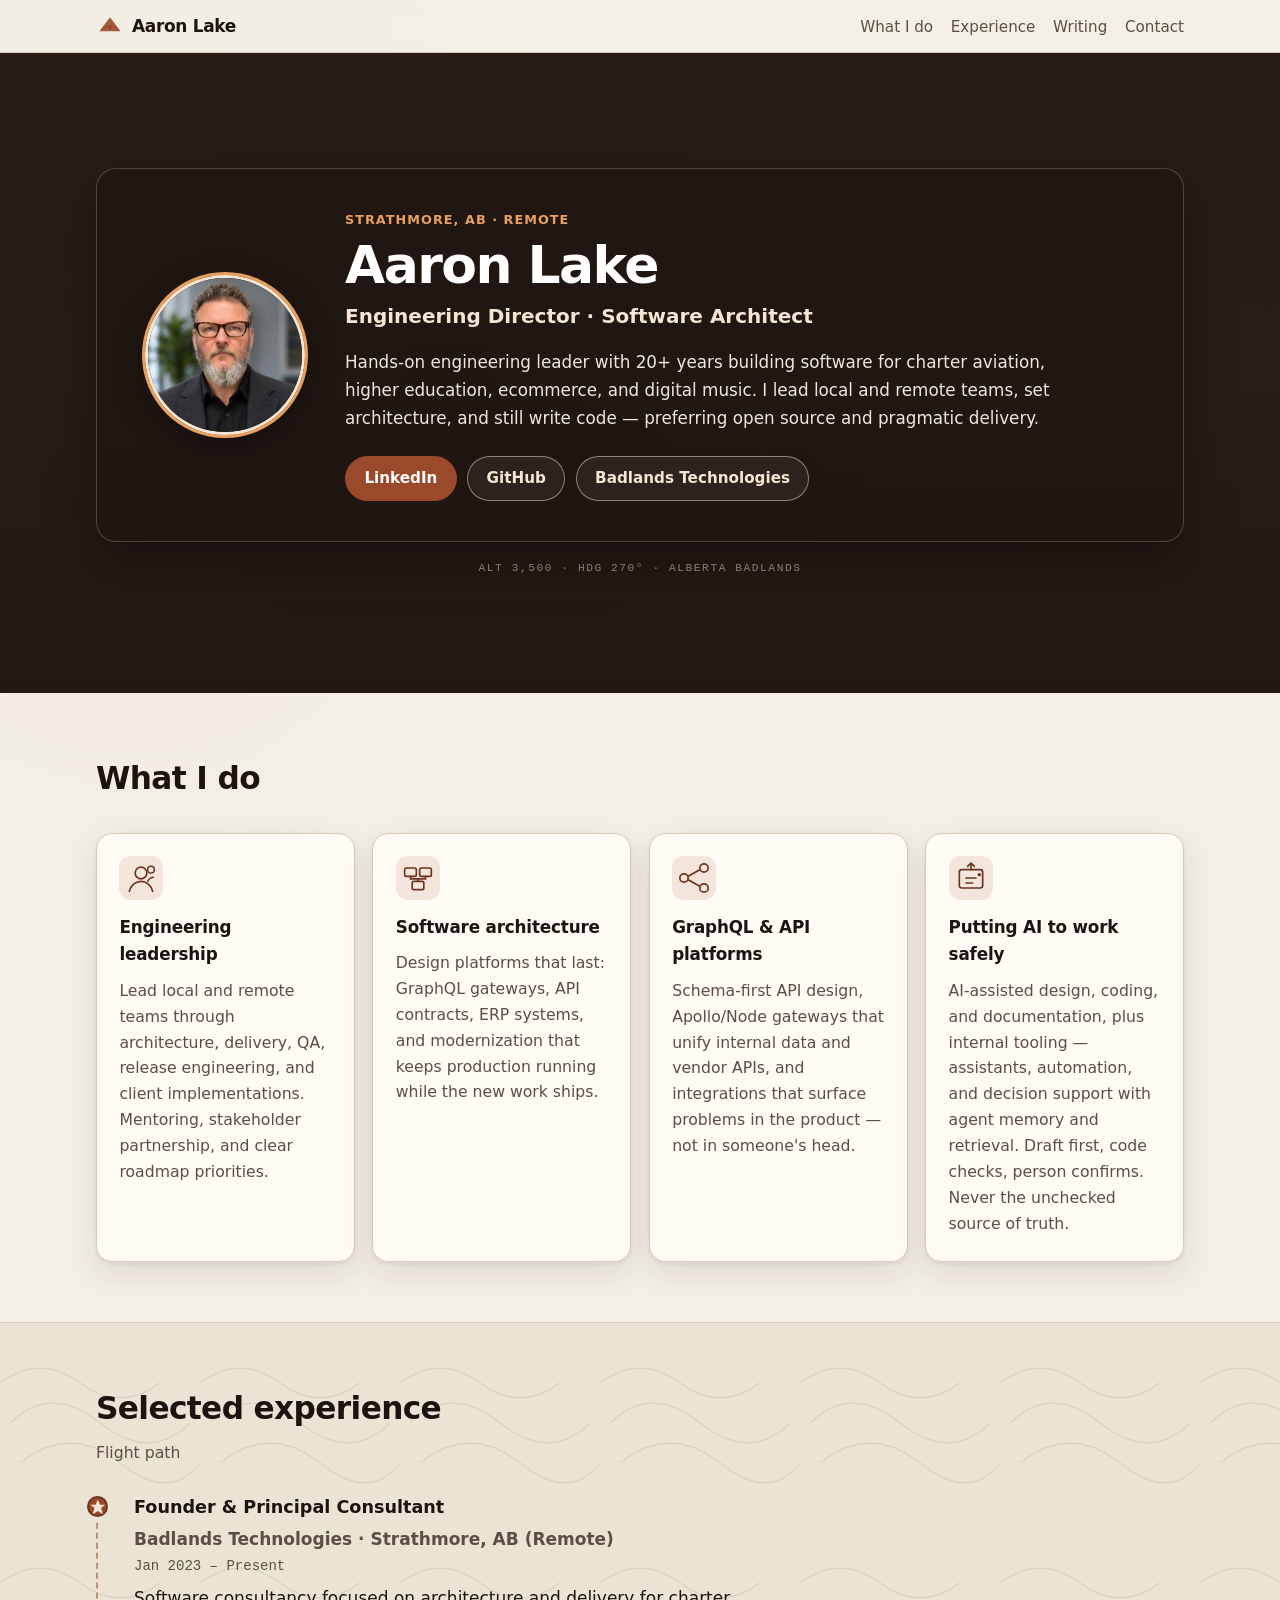
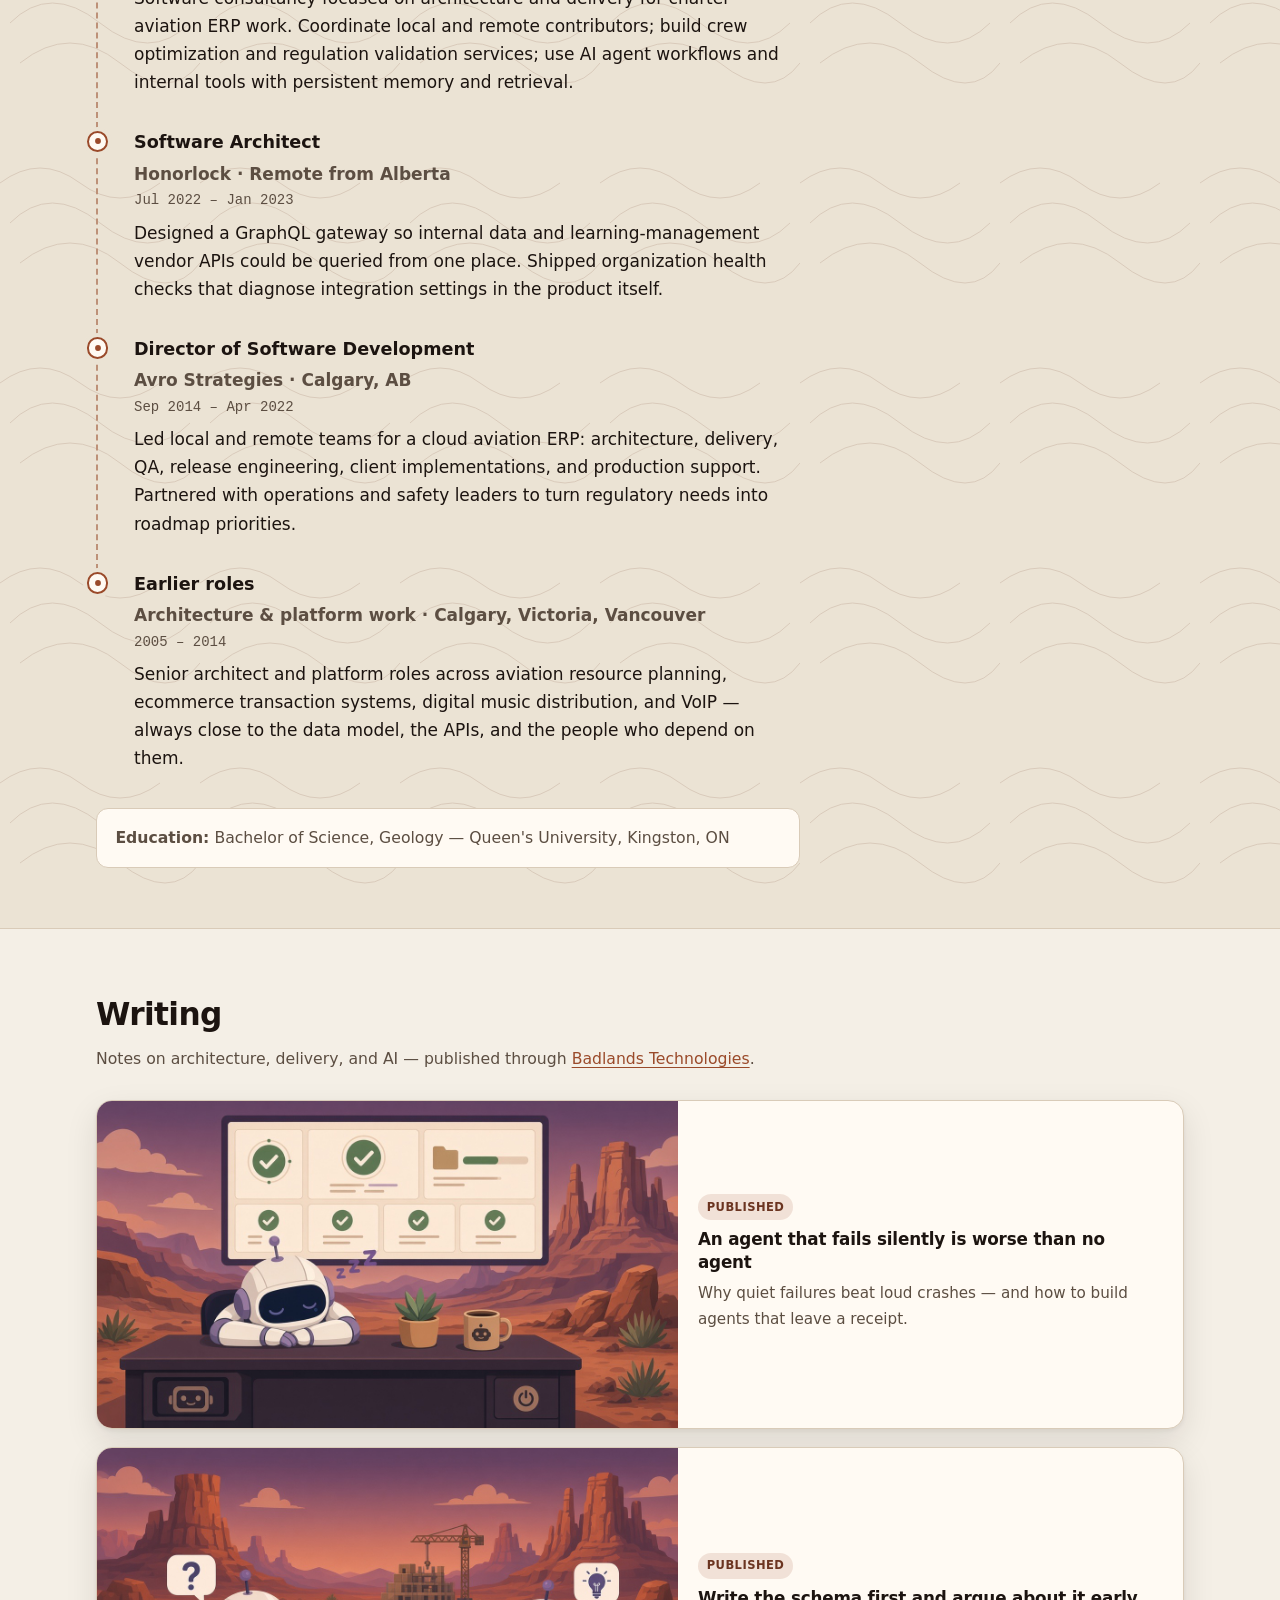
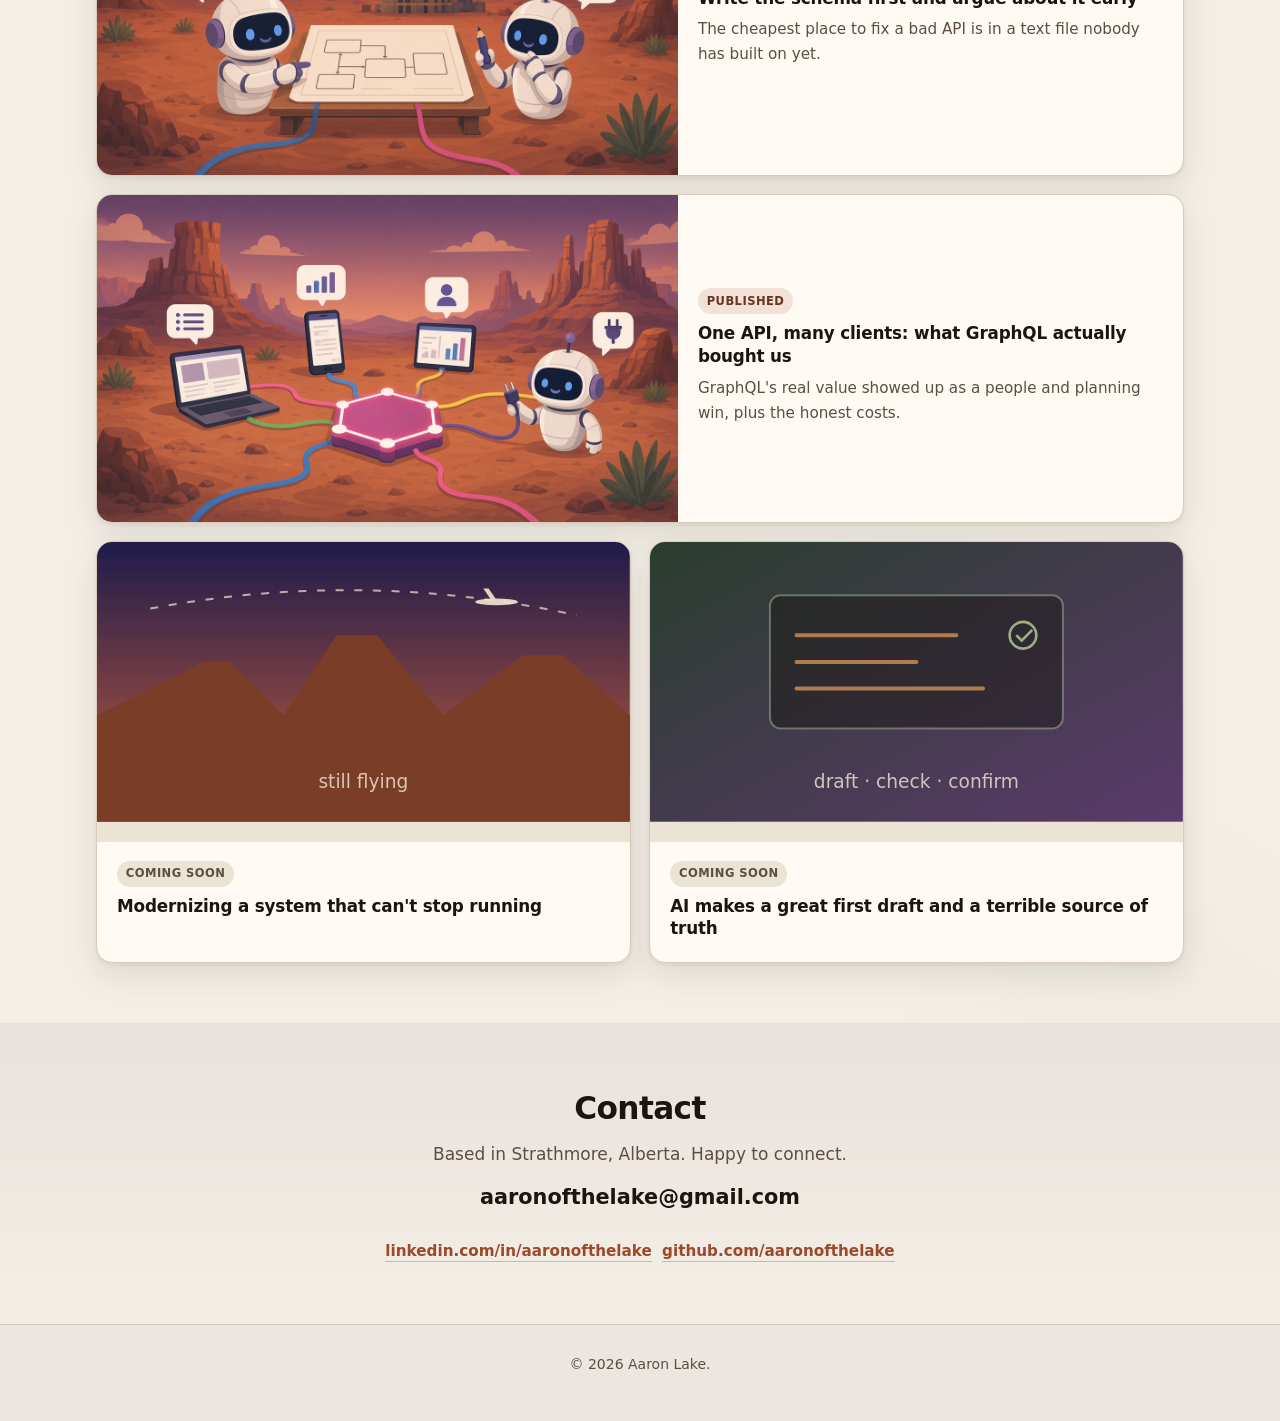
==== commit 7d25091d: "Remove What I do subtitle" ====
--- a/index.html
+++ b/index.html
@@ -69,7 +69,6 @@
       <div class="wrap">
         <div class="section-head">
           <h2 id="work-heading">What I do</h2>
-          <p class="section-kicker">Four instruments on the panel</p>
         </div>
         <div class="card-grid">
           <article class="card">
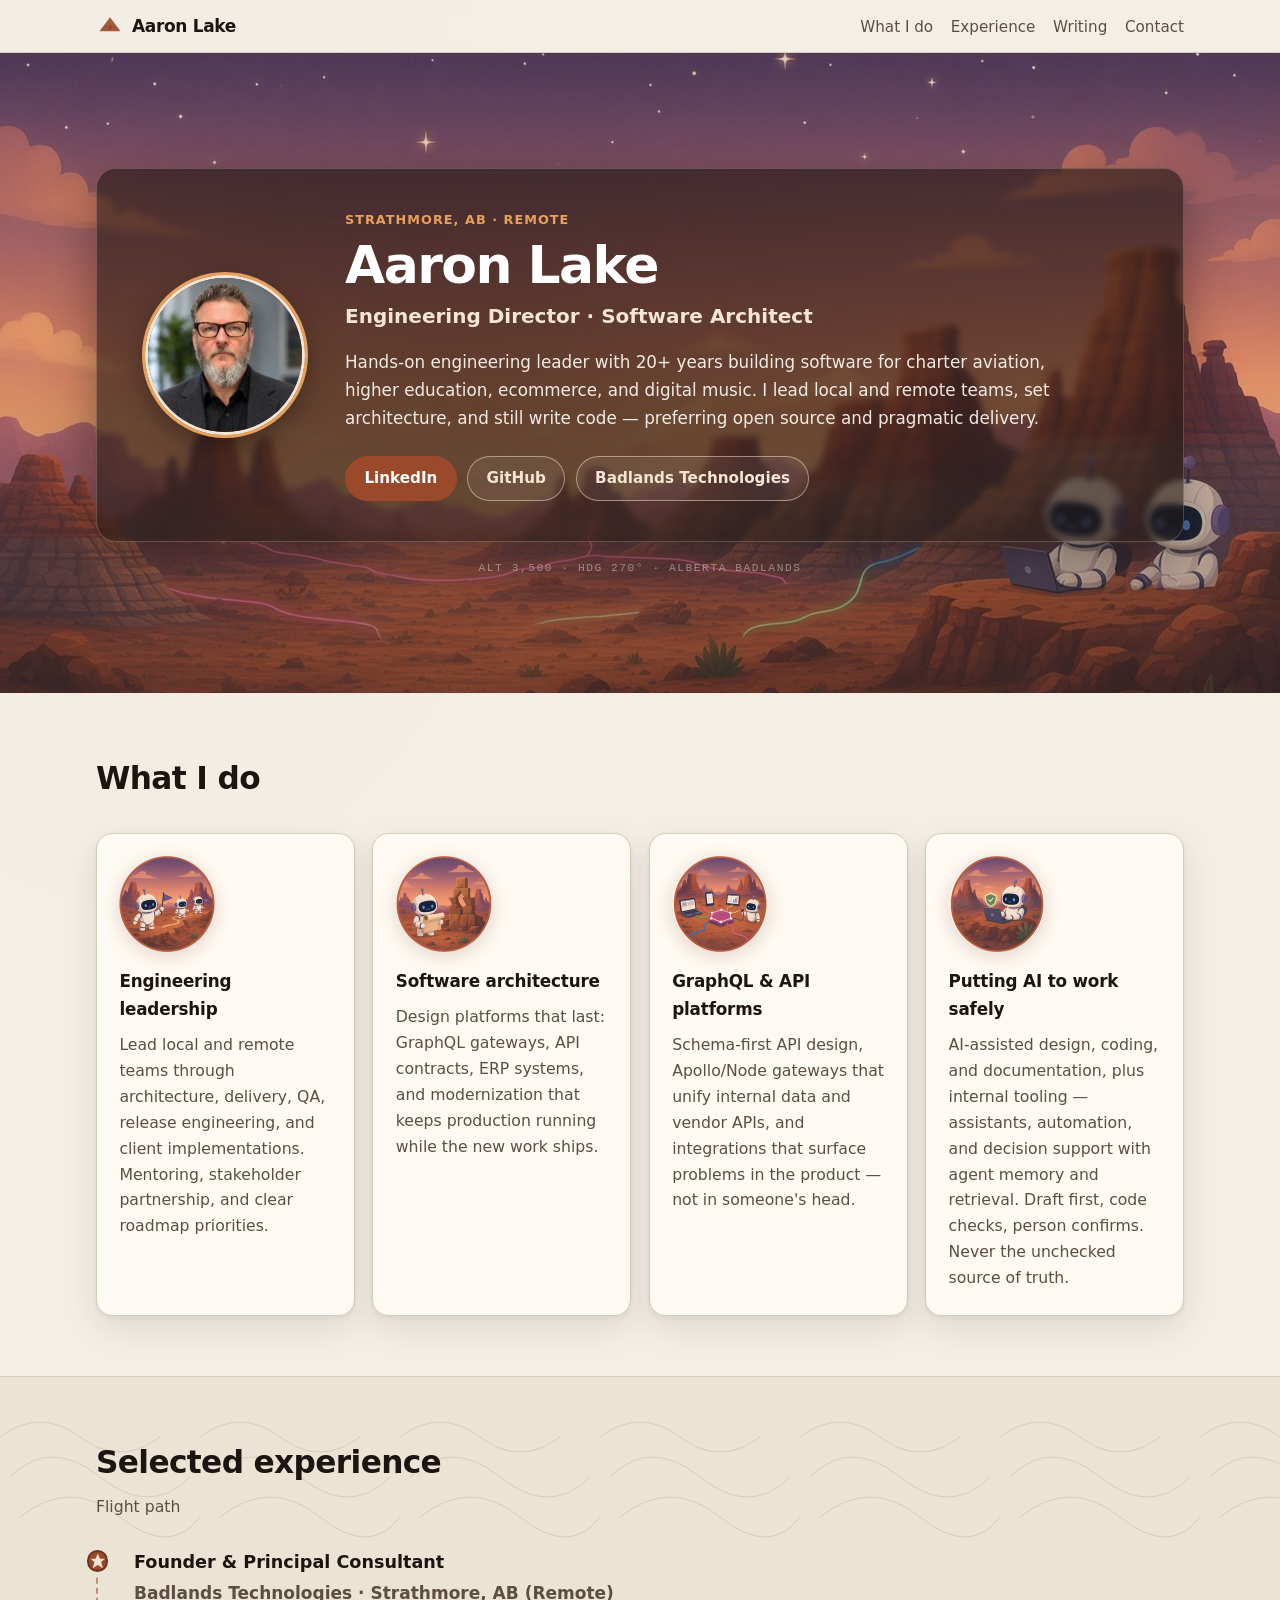
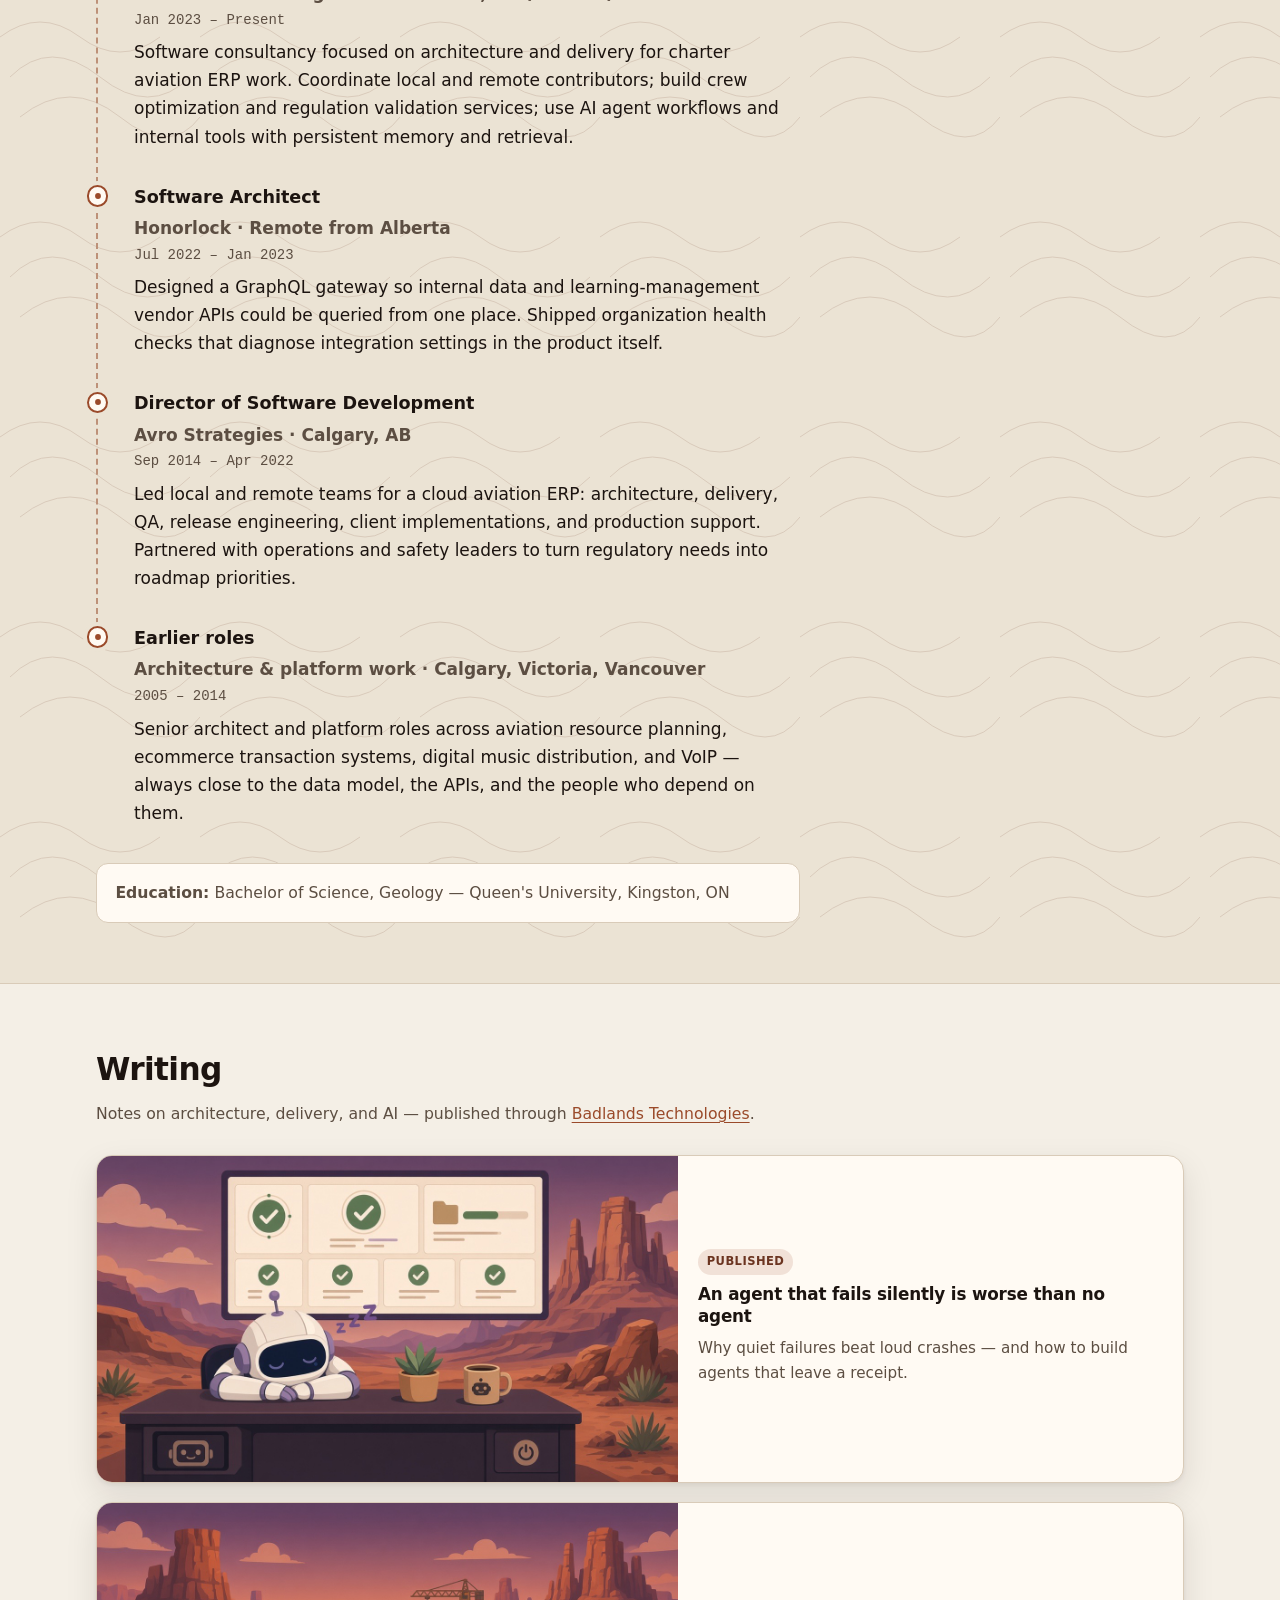
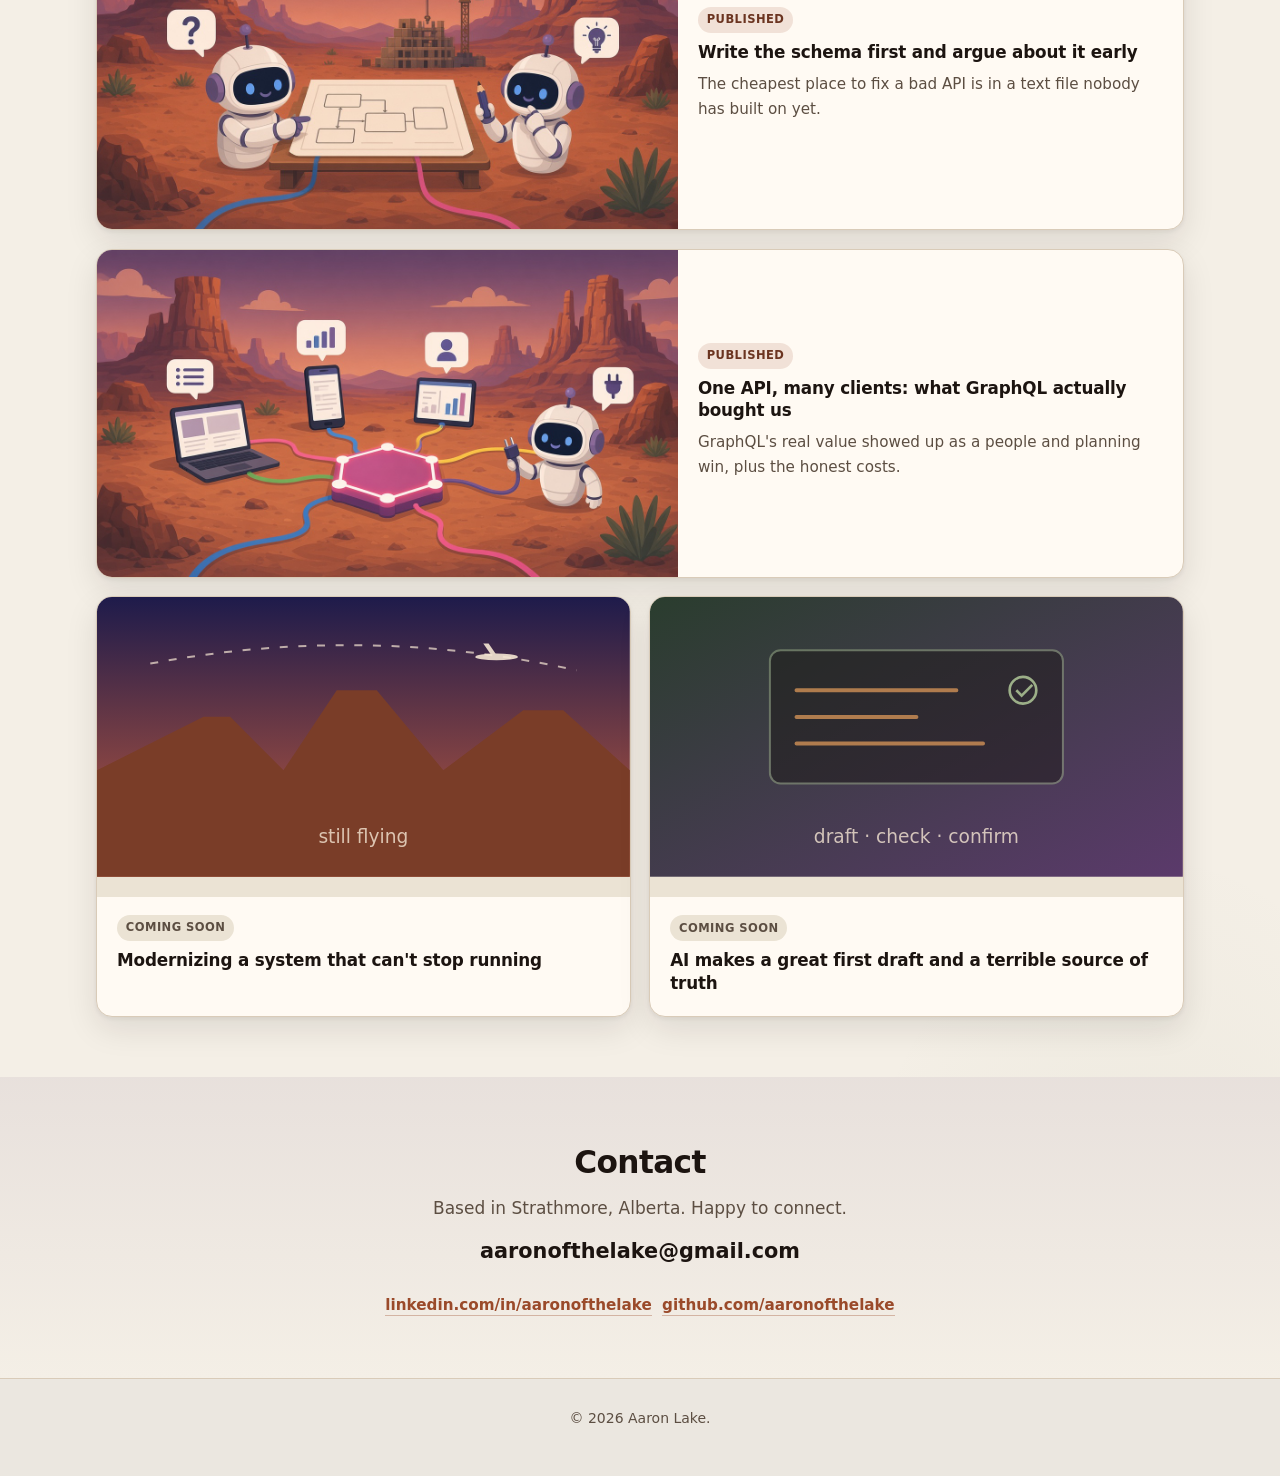
==== commit b0d139f2: "Badlands illustrated badges for What I do cards" ====
--- a/index.html
+++ b/index.html
@@ -72,13 +72,8 @@
         </div>
         <div class="card-grid">
           <article class="card">
-            <div class="card-icon" aria-hidden="true">
-              <svg viewBox="0 0 48 48" width="40" height="40" fill="none" xmlns="http://www.w3.org/2000/svg">
-                <circle cx="24" cy="18" r="7" stroke="currentColor" stroke-width="2"/>
-                <path d="M10 40c2-8 8-12 14-12s12 4 14 12" stroke="currentColor" stroke-width="2" stroke-linecap="round"/>
-                <circle cx="36" cy="14" r="4" stroke="currentColor" stroke-width="1.75"/>
-                <path d="M32 28c1.5-3 4-5 7-5" stroke="currentColor" stroke-width="1.75" stroke-linecap="round"/>
-              </svg>
+            <div class="card-icon card-badge" aria-hidden="true">
+              <img src="assets/badge-leadership-192.png" width="96" height="96" alt="" loading="lazy" decoding="async">
             </div>
             <h3>Engineering leadership</h3>
             <p>
@@ -88,13 +83,8 @@
             </p>
           </article>
           <article class="card">
-            <div class="card-icon" aria-hidden="true">
-              <svg viewBox="0 0 48 48" width="40" height="40" fill="none" xmlns="http://www.w3.org/2000/svg">
-                <rect x="8" y="12" width="14" height="10" rx="2" stroke="currentColor" stroke-width="2"/>
-                <rect x="26" y="12" width="14" height="10" rx="2" stroke="currentColor" stroke-width="2"/>
-                <rect x="17" y="28" width="14" height="10" rx="2" stroke="currentColor" stroke-width="2"/>
-                <path d="M15 22v3h18v-3M24 25v3" stroke="currentColor" stroke-width="2" stroke-linecap="round"/>
-              </svg>
+            <div class="card-icon card-badge" aria-hidden="true">
+              <img src="assets/badge-architecture-192.png" width="96" height="96" alt="" loading="lazy" decoding="async">
             </div>
             <h3>Software architecture</h3>
             <p>
@@ -103,13 +93,8 @@
             </p>
           </article>
           <article class="card">
-            <div class="card-icon" aria-hidden="true">
-              <svg viewBox="0 0 48 48" width="40" height="40" fill="none" xmlns="http://www.w3.org/2000/svg">
-                <circle cx="12" cy="24" r="5" stroke="currentColor" stroke-width="2"/>
-                <circle cx="36" cy="12" r="5" stroke="currentColor" stroke-width="2"/>
-                <circle cx="36" cy="36" r="5" stroke="currentColor" stroke-width="2"/>
-                <path d="M17 22l14-8M17 26l14 8" stroke="currentColor" stroke-width="2"/>
-              </svg>
+            <div class="card-icon card-badge" aria-hidden="true">
+              <img src="assets/badge-api-192.png" width="96" height="96" alt="" loading="lazy" decoding="async">
             </div>
             <h3>GraphQL &amp; API platforms</h3>
             <p>
@@ -118,13 +103,8 @@
             </p>
           </article>
           <article class="card">
-            <div class="card-icon" aria-hidden="true">
-              <svg viewBox="0 0 48 48" width="40" height="40" fill="none" xmlns="http://www.w3.org/2000/svg">
-                <rect x="10" y="14" width="28" height="22" rx="3" stroke="currentColor" stroke-width="2"/>
-                <path d="M18 24h12M18 30h8" stroke="currentColor" stroke-width="2" stroke-linecap="round"/>
-                <path d="M24 8v6M20 10l4-4 4 4" stroke="currentColor" stroke-width="2" stroke-linecap="round" stroke-linejoin="round"/>
-                <circle cx="34" cy="20" r="2" fill="currentColor"/>
-              </svg>
+            <div class="card-icon card-badge" aria-hidden="true">
+              <img src="assets/badge-ai-192.png" width="96" height="96" alt="" loading="lazy" decoding="async">
             </div>
             <h3>Putting AI to work safely</h3>
             <p>
--- a/styles.css
+++ b/styles.css
@@ -369,6 +369,20 @@
   .card:hover { transform: none; }
 }
 
+.card-icon.card-badge {
+  width: 6rem;
+  height: 6rem;
+  border-radius: 50%;
+  background: none;
+  margin-bottom: 1rem;
+  filter: drop-shadow(0 4px 10px rgba(90, 40, 20, 0.18));
+  transition: transform 0.25s ease;
+}
+
+.card:hover .card-badge { transform: translateY(-3px) rotate(-3deg); }
+
+.card-badge img { width: 100%; height: 100%; display: block; }
+
 .card-icon {
   width: 2.75rem;
   height: 2.75rem;
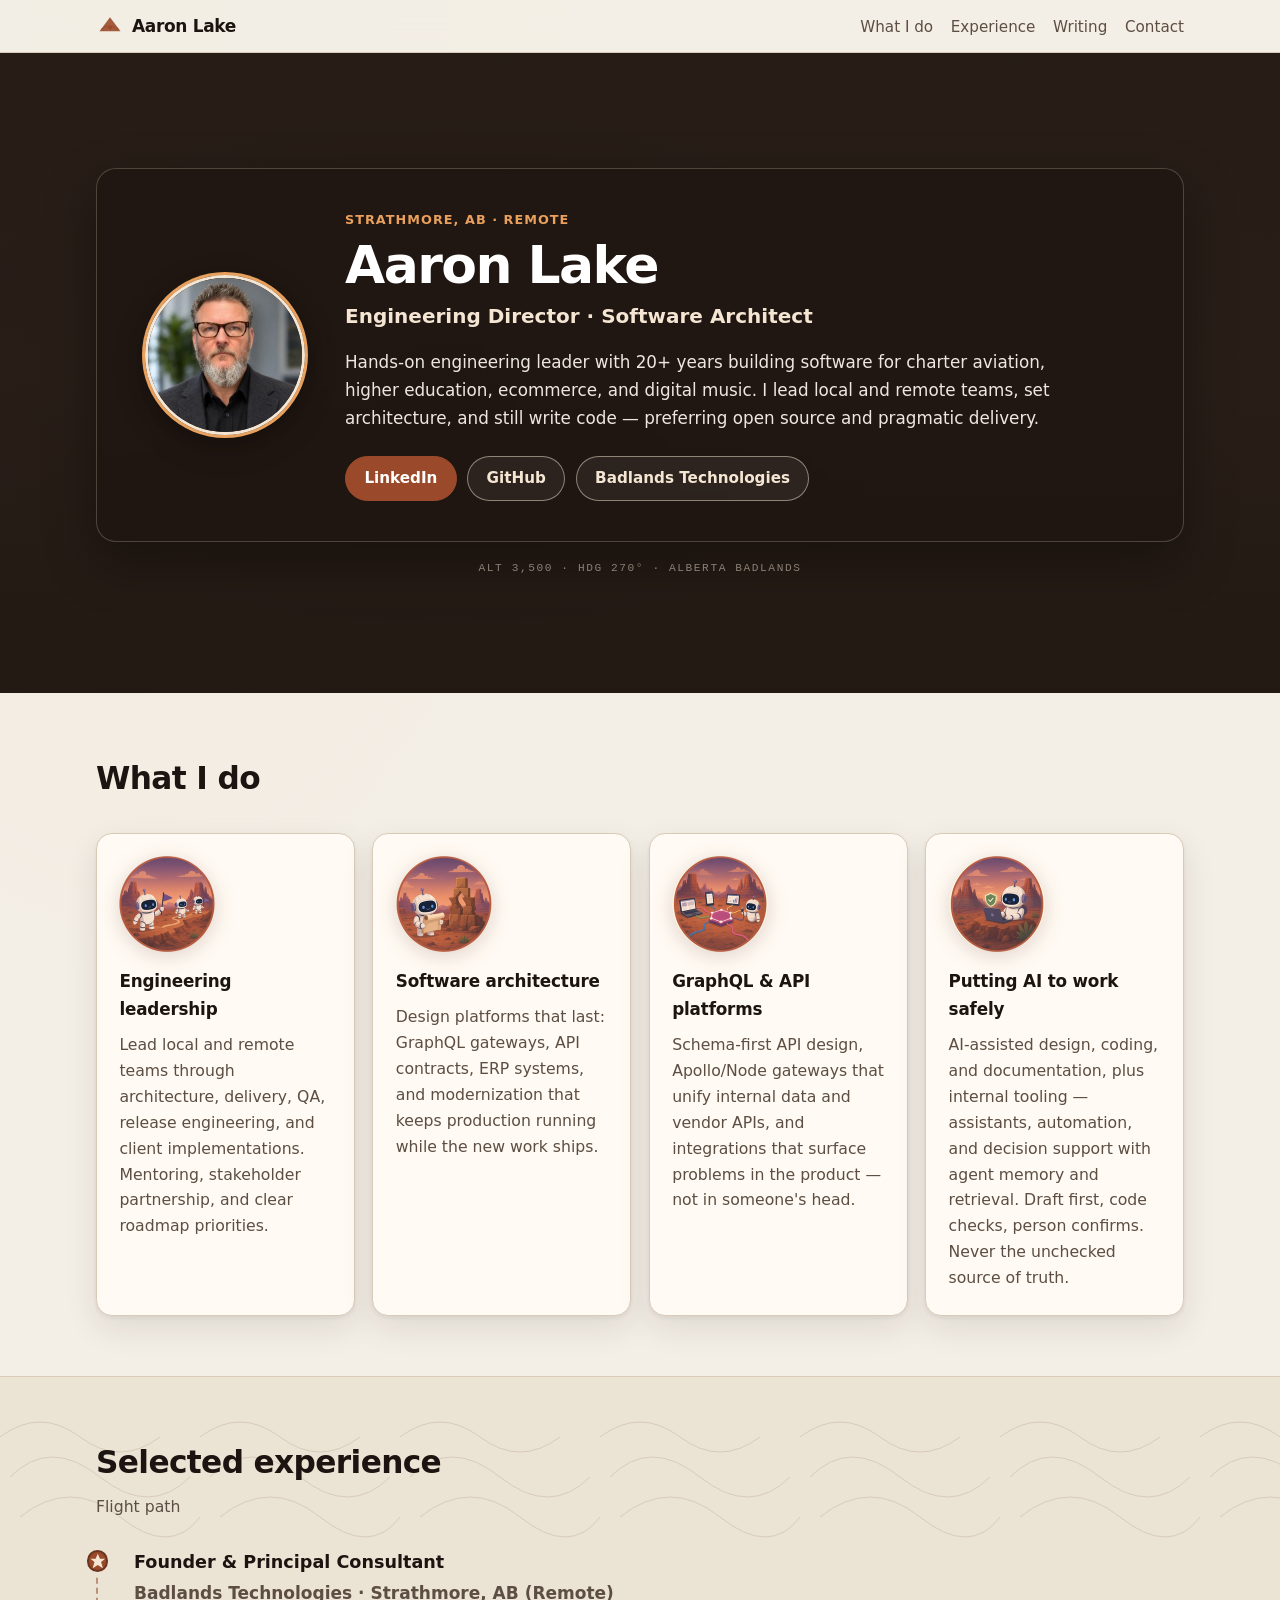
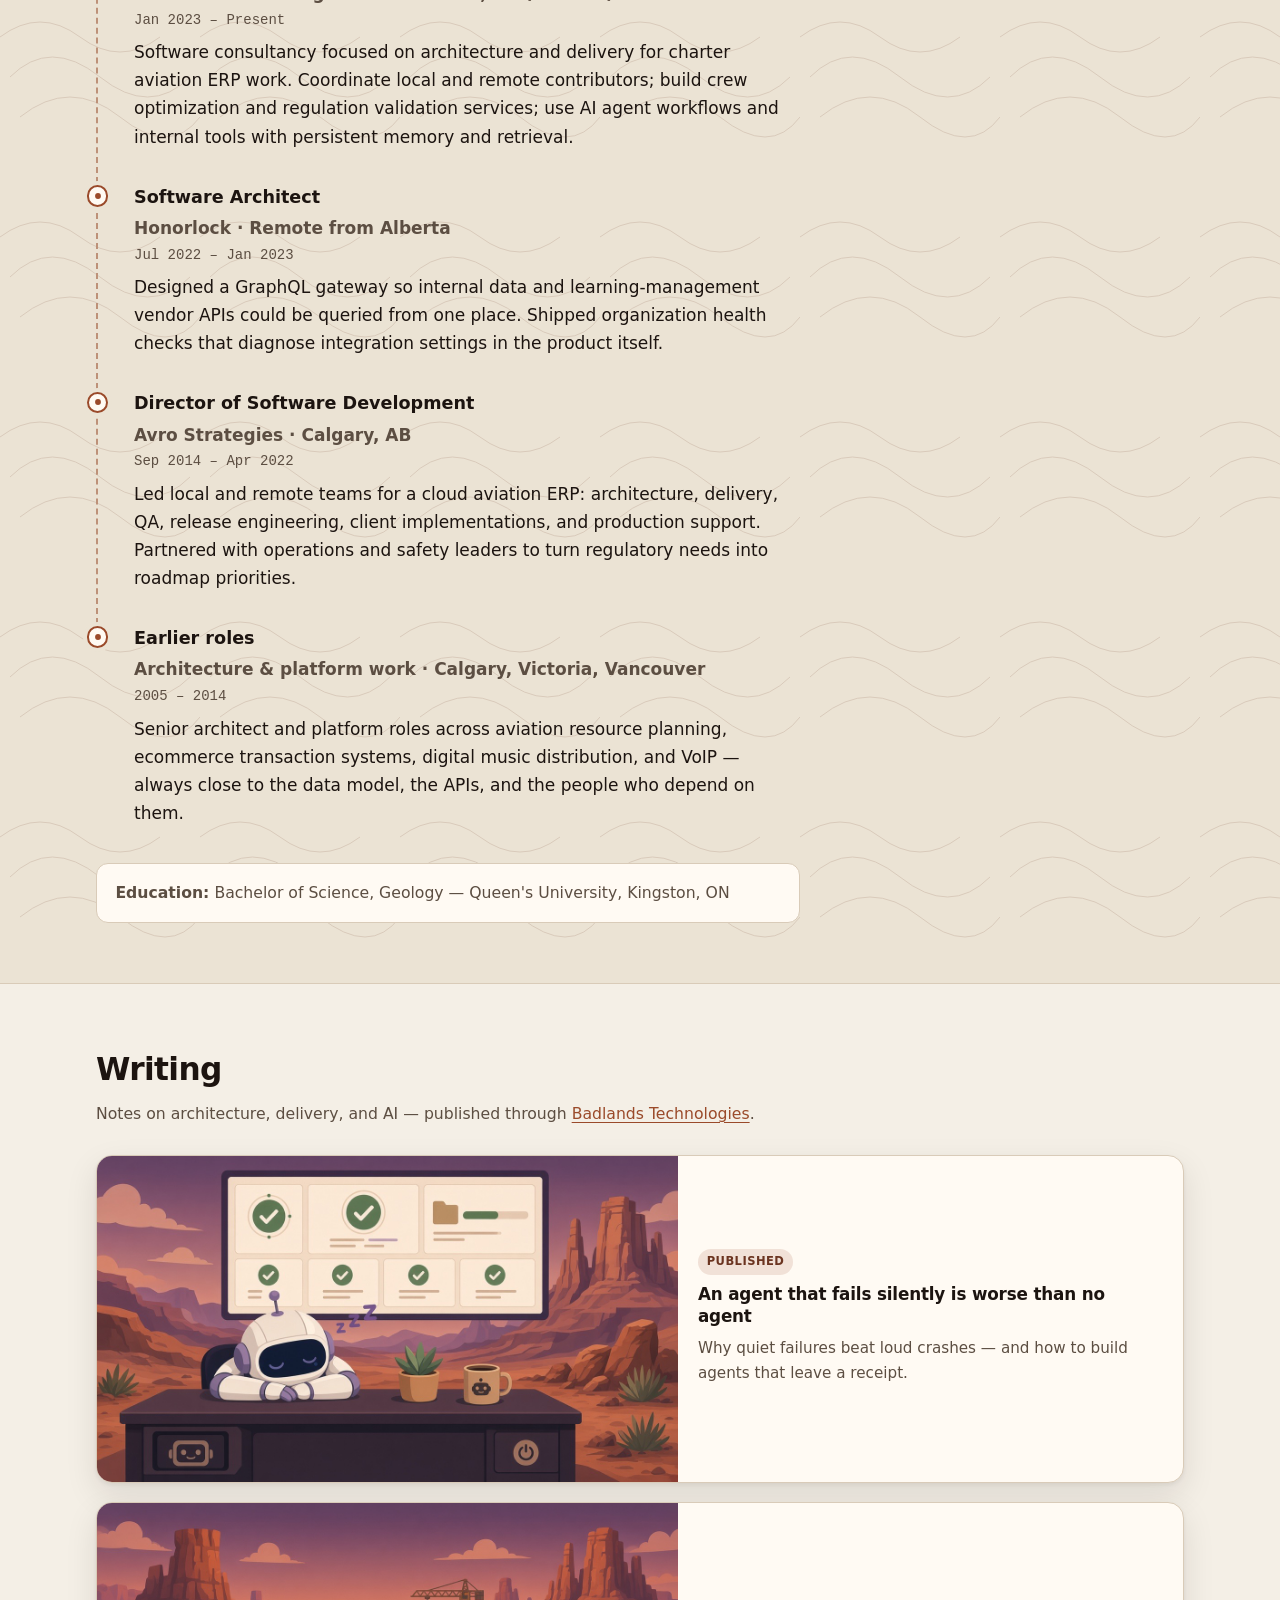
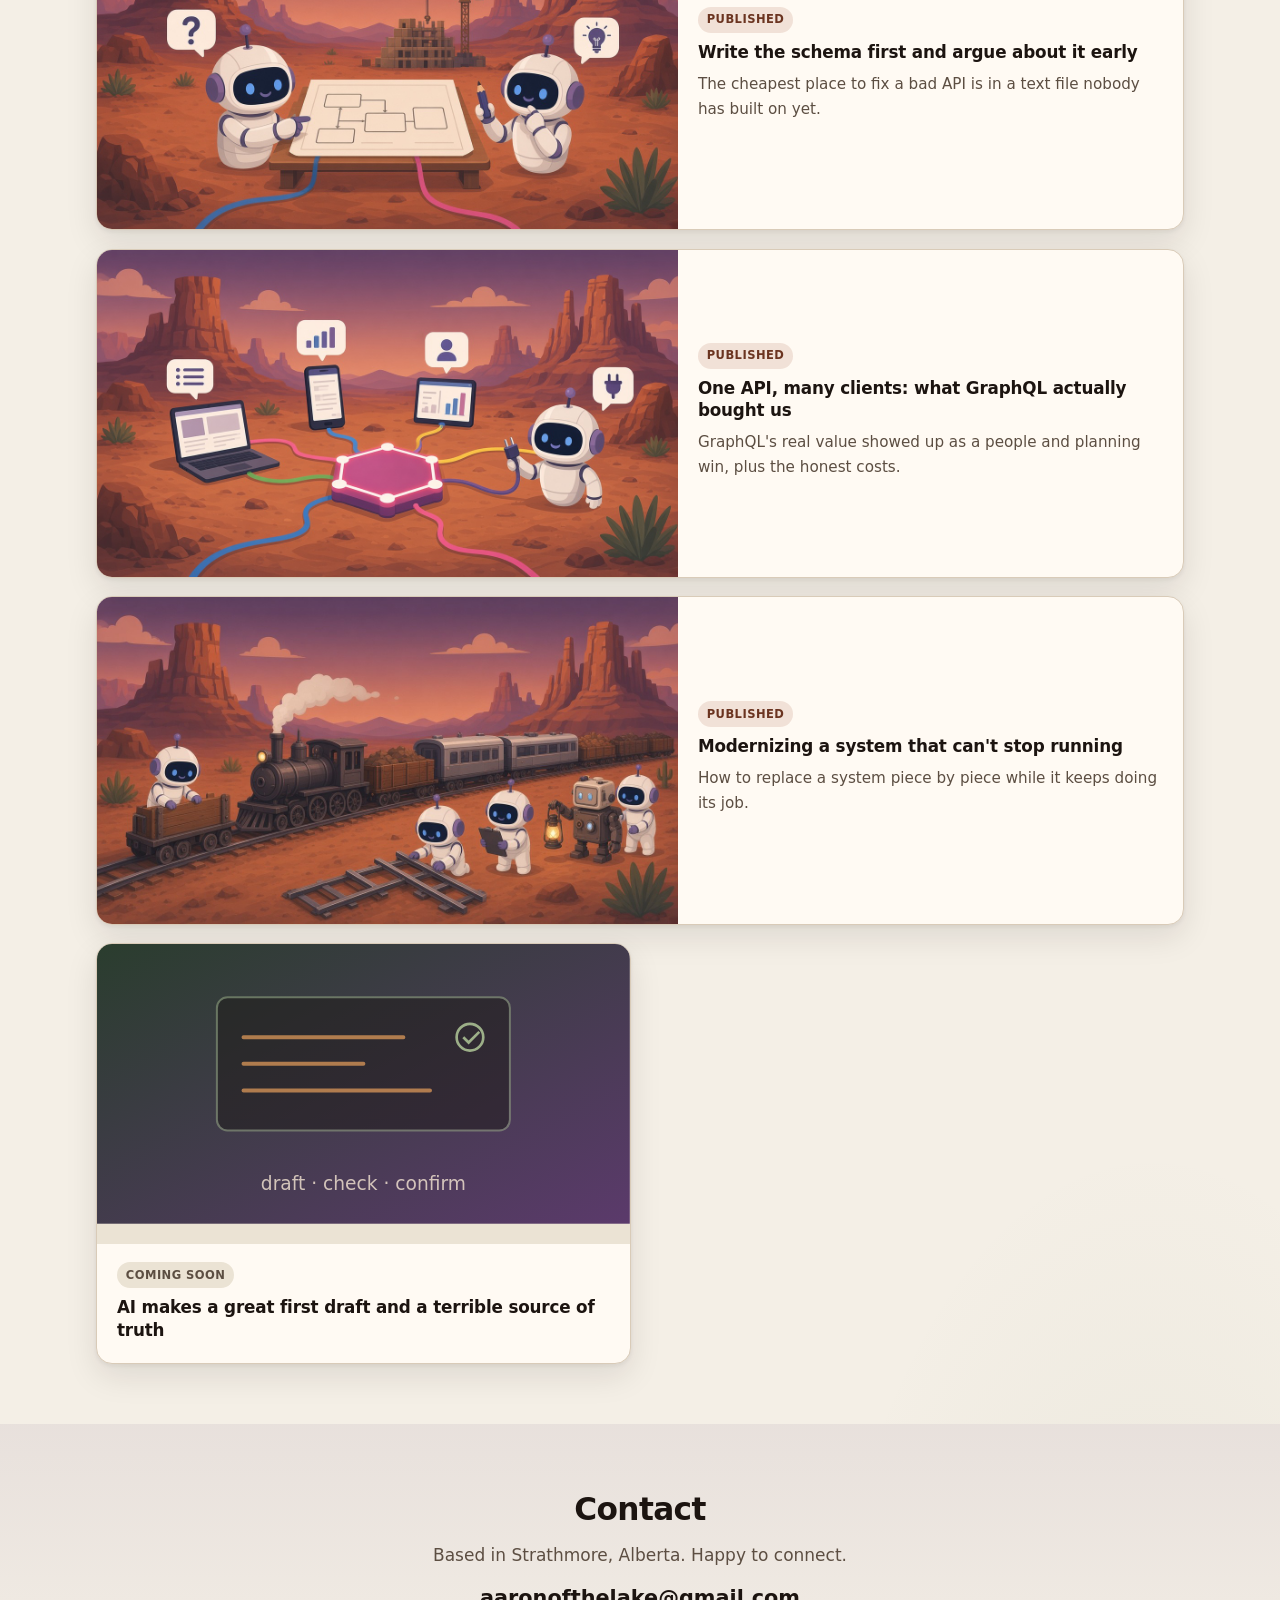
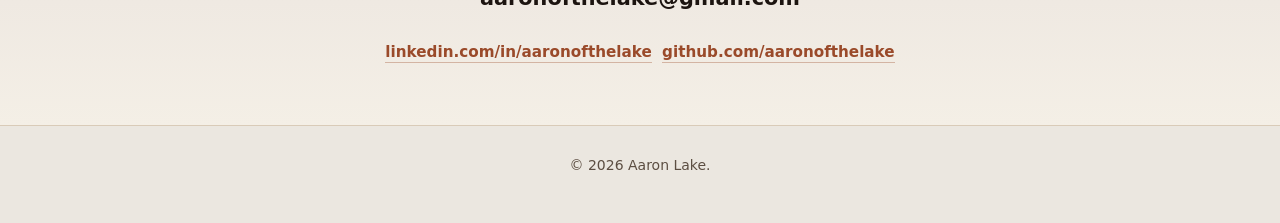
==== commit f5729108: "Publish article 12 card: modernizing a system that can't stop running" ====
--- a/index.html
+++ b/index.html
@@ -238,29 +238,16 @@
             </a>
           </article>
 
-          <article class="writing-card">
-            <div class="writing-thumb writing-thumb-svg" aria-hidden="true">
-              <svg viewBox="0 0 400 210" xmlns="http://www.w3.org/2000/svg" role="img">
-                <title>Coming soon: modernization in flight</title>
-                <defs>
-                  <linearGradient id="t2" x1="0" y1="0" x2="0" y2="1">
-                    <stop offset="0%" stop-color="#1e1b4b"/><stop offset="100%" stop-color="#c45c3e"/>
-                  </linearGradient>
-                </defs>
-                <rect width="400" height="210" fill="url(#t2)"/>
-                <path fill="#7a3d28" d="M0 130 L80 90 L100 90 L140 130 L180 70 L210 70 L260 130 L320 85 L350 85 L400 130 L400 210 L0 210 Z"/>
-                <path fill="none" stroke="#f5e6d3" stroke-width="1.5" stroke-dasharray="6 8" d="M40 50 Q200 20 360 55" opacity="0.7"/>
-                <g transform="translate(300,45)" fill="#f5e6d3" opacity="0.9">
-                  <ellipse cx="0" cy="0" rx="16" ry="2.5"/>
-                  <path d="M-3 0 L-10 -10 L-6 -10 L1 0 Z"/>
-                </g>
-                <text x="200" y="185" text-anchor="middle" fill="#f5e6d3" font-family="system-ui,sans-serif" font-size="14" opacity="0.8">still flying</text>
-              </svg>
-            </div>
-            <div class="writing-card-body">
-              <span class="tag tag-muted">Coming soon</span>
-              <h3>Modernizing a system that can't stop running</h3>
-            </div>
+          <article class="writing-card writing-card-featured">
+            <a class="featured-link" href="https://www.linkedin.com/feed/update/urn:li:activity:7519054076874235904/" rel="noopener noreferrer">
+              <img class="featured-thumb" src="assets/article12_modernizing.jpg" width="800" height="420"
+                   alt="Illustration: robots rebuilding a steam train while it keeps rolling through Alberta badlands">
+              <div class="writing-card-body">
+                <span class="tag">Published</span>
+                <h3>Modernizing a system that can't stop running</h3>
+                <p>How to replace a system piece by piece while it keeps doing its job.</p>
+              </div>
+            </a>
           </article>
 
           <article class="writing-card">
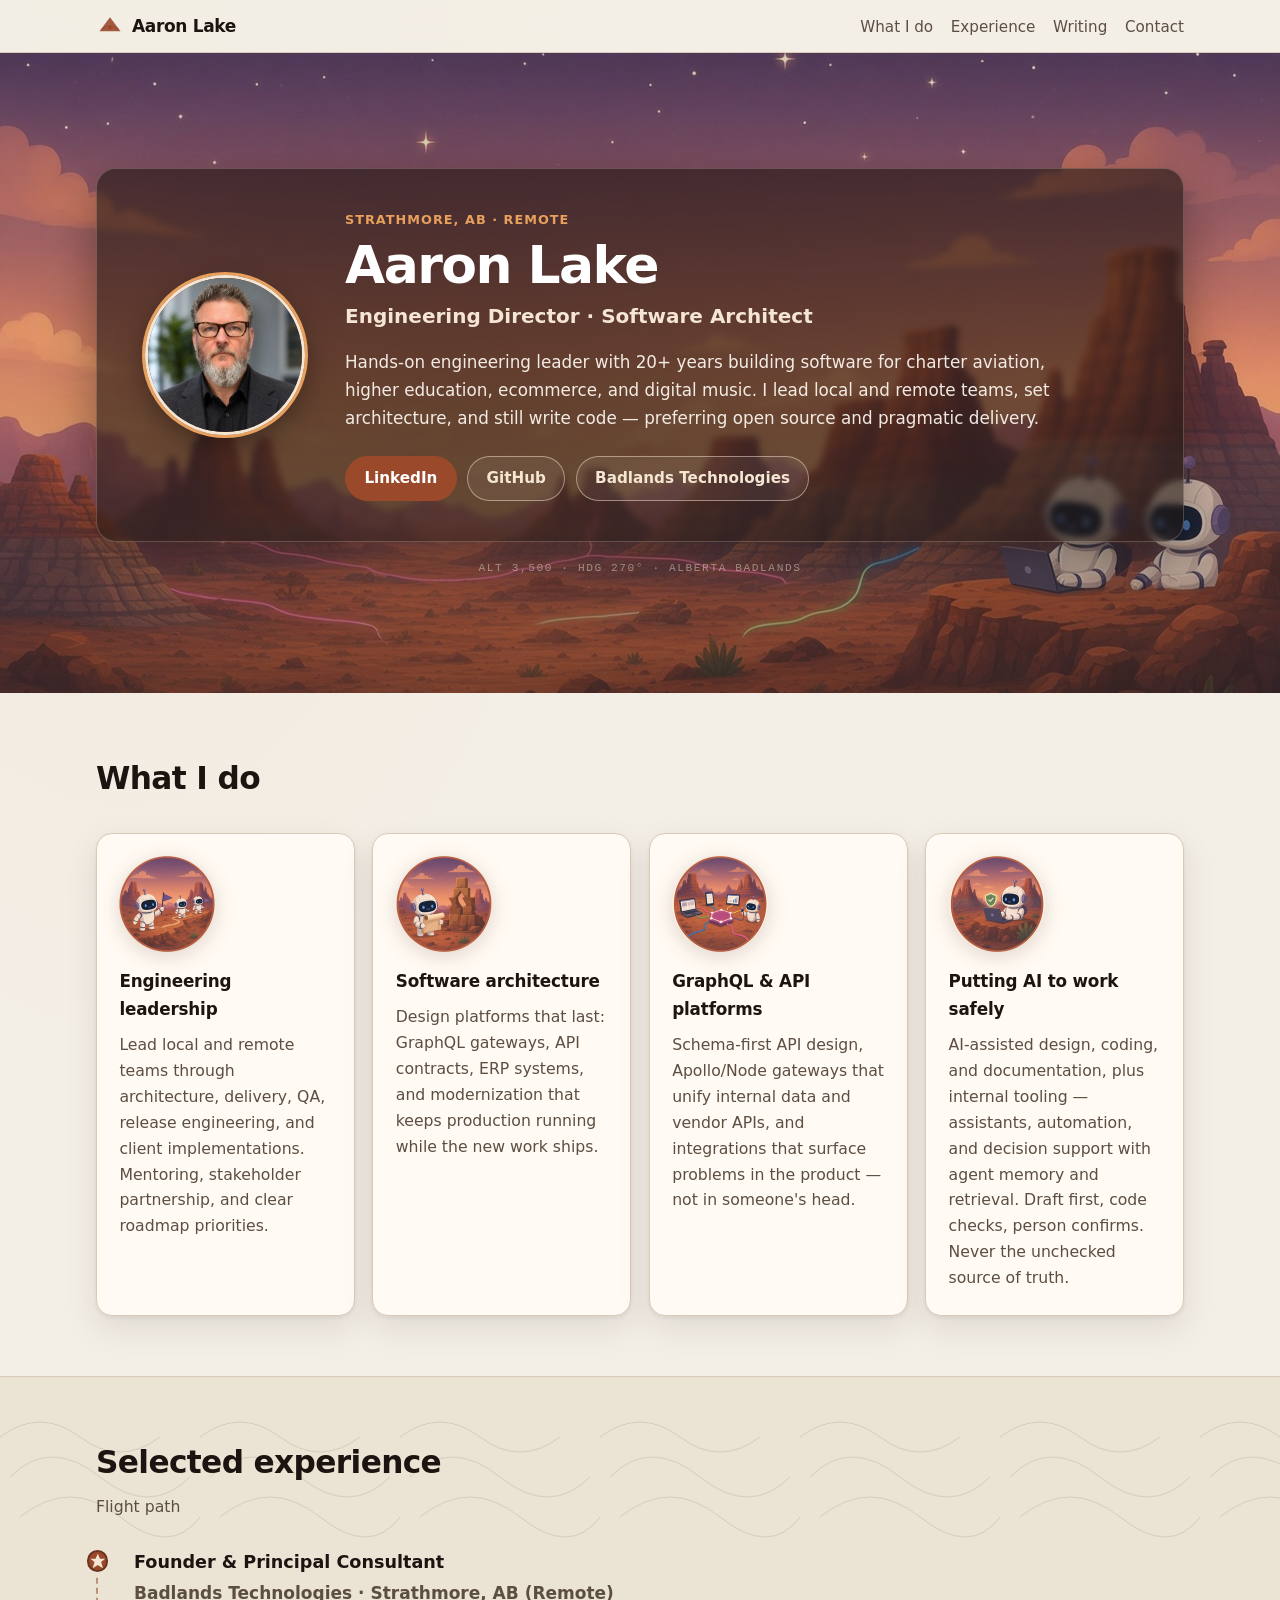
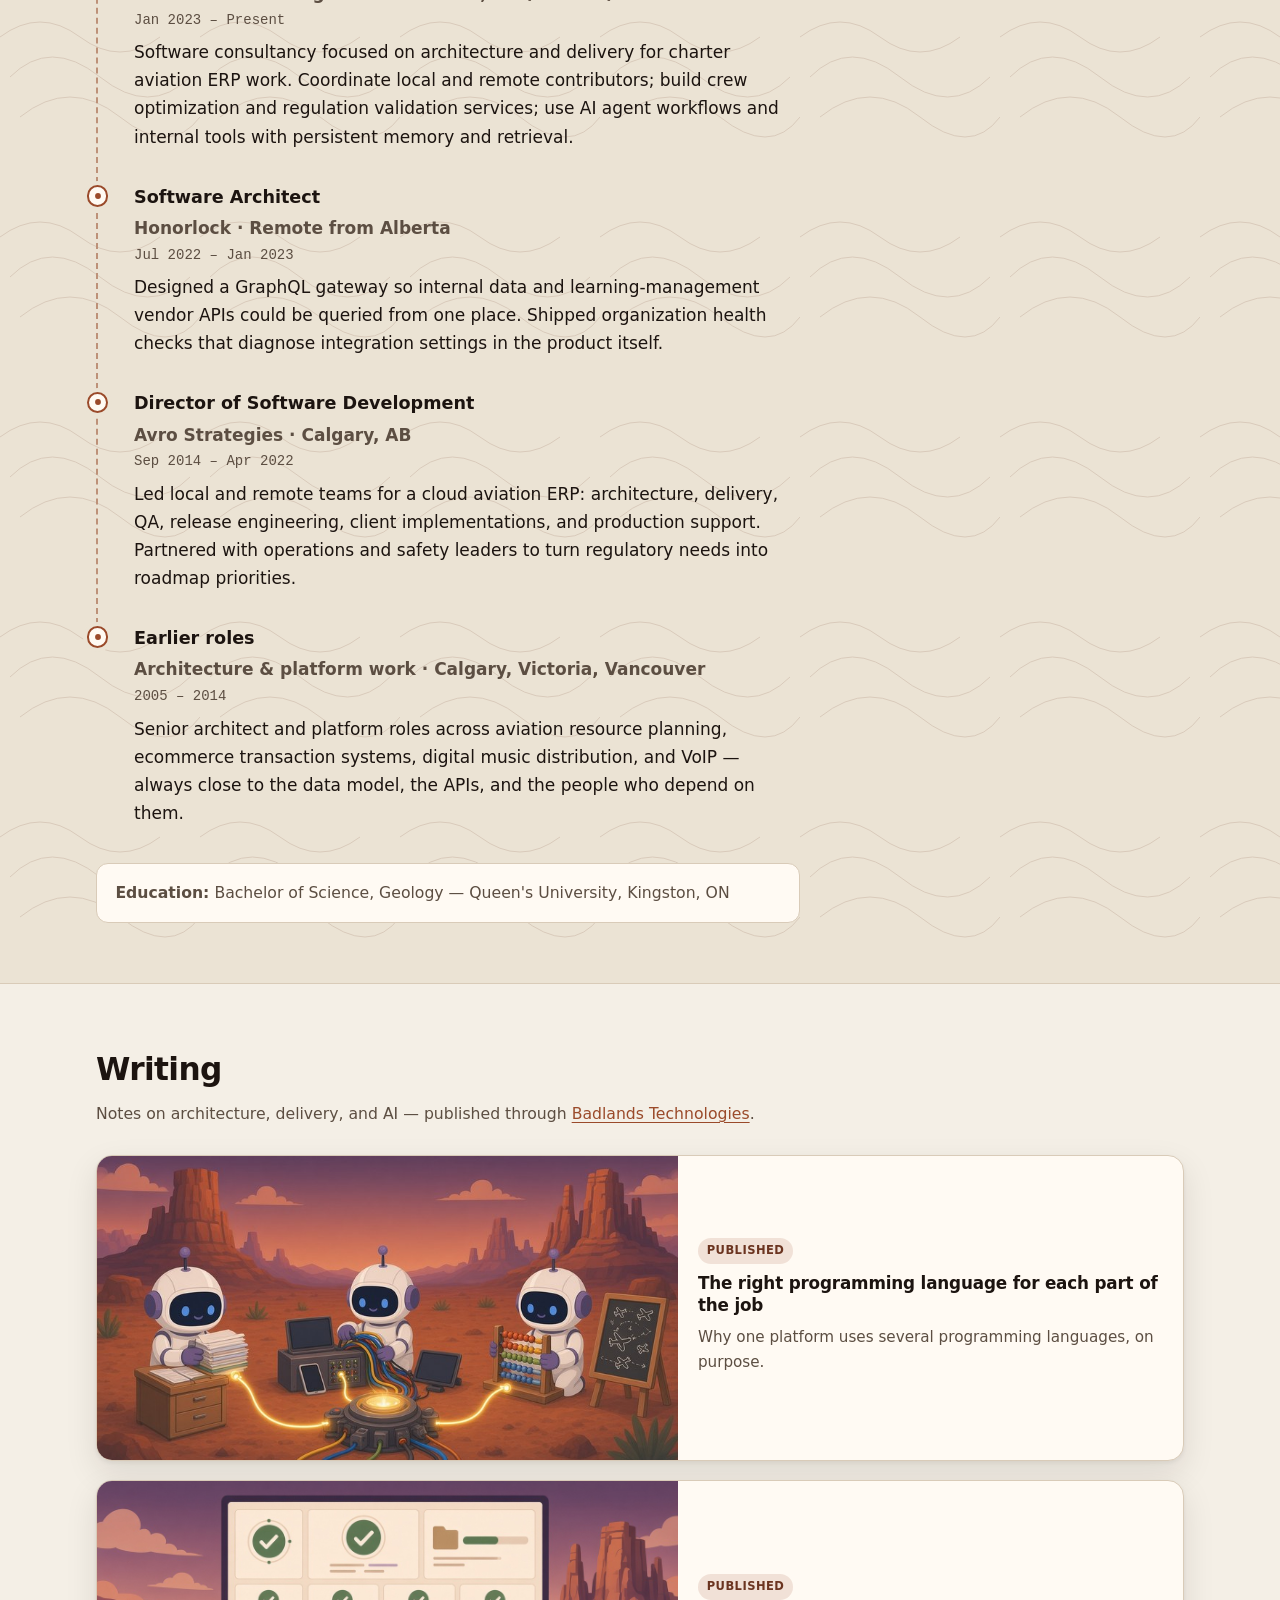
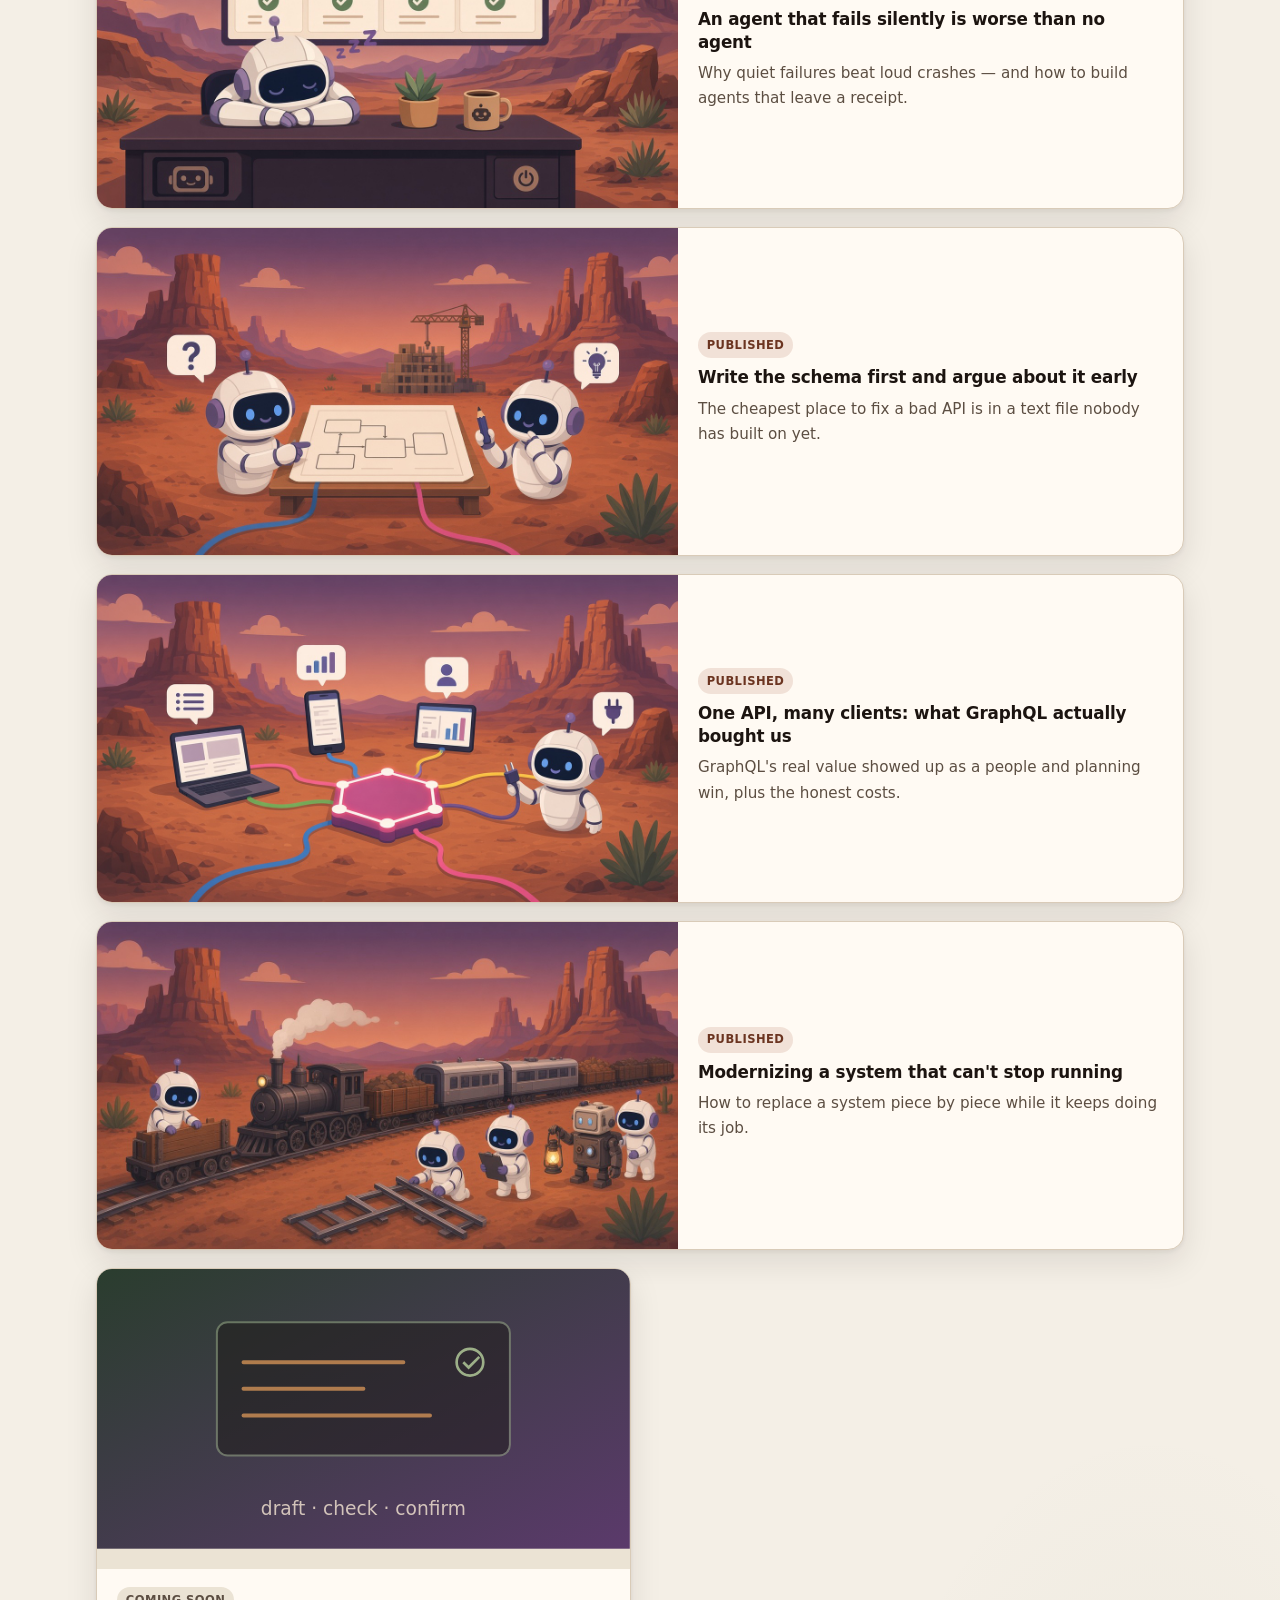
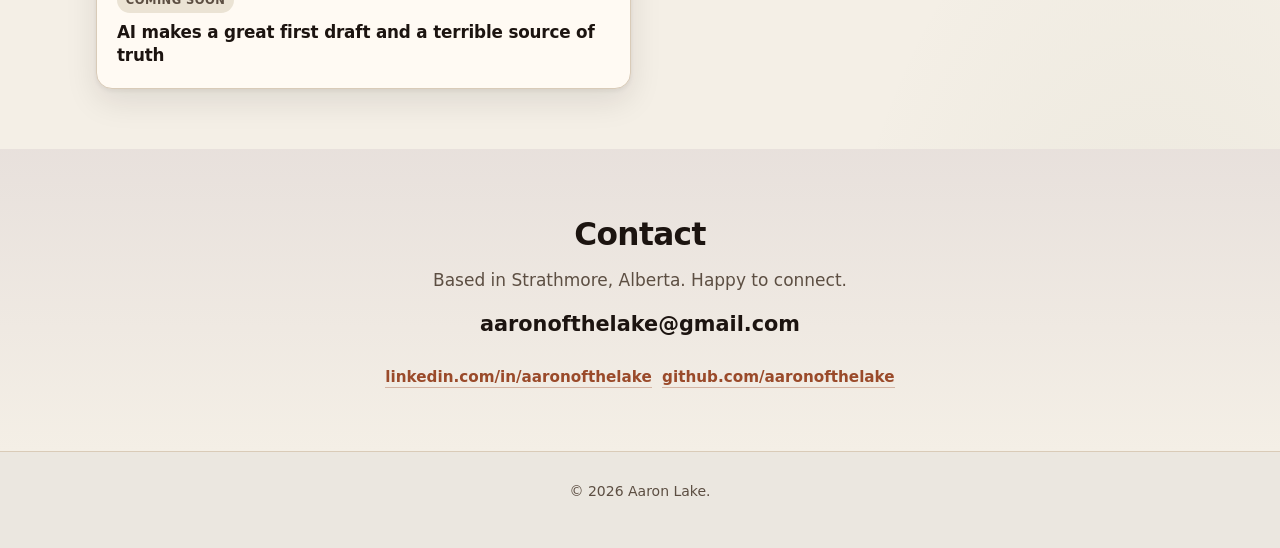
==== commit de7faa86: "Add article 25 writing card" ====
--- a/index.html
+++ b/index.html
@@ -203,6 +203,18 @@
         </div>
         <div class="writing-grid">
           <article class="writing-card writing-card-featured">
+            <a class="featured-link" href="https://www.linkedin.com/feed/update/urn:li:activity:7519820469370306560/" rel="noopener noreferrer">
+              <img class="featured-thumb" src="assets/article25_languages.jpg" width="800" height="420"
+                   alt="Illustration: three robots in Alberta badlands each using a different tool, all wired into one shared hub">
+              <div class="writing-card-body">
+                <span class="tag">Published</span>
+                <h3>The right programming language for each part of the job</h3>
+                <p>Why one platform uses several programming languages, on purpose.</p>
+              </div>
+            </a>
+          </article>
+
+          <article class="writing-card writing-card-featured">
             <a class="featured-link" href="https://www.linkedin.com/feed/update/urn:li:share:7517788303534776321/" rel="noopener noreferrer">
               <img class="featured-thumb" src="assets/article20_silent_agent.jpg" width="800" height="420"
                    alt="Illustration: a robot asleep at a desk in Alberta badlands after finishing its work">
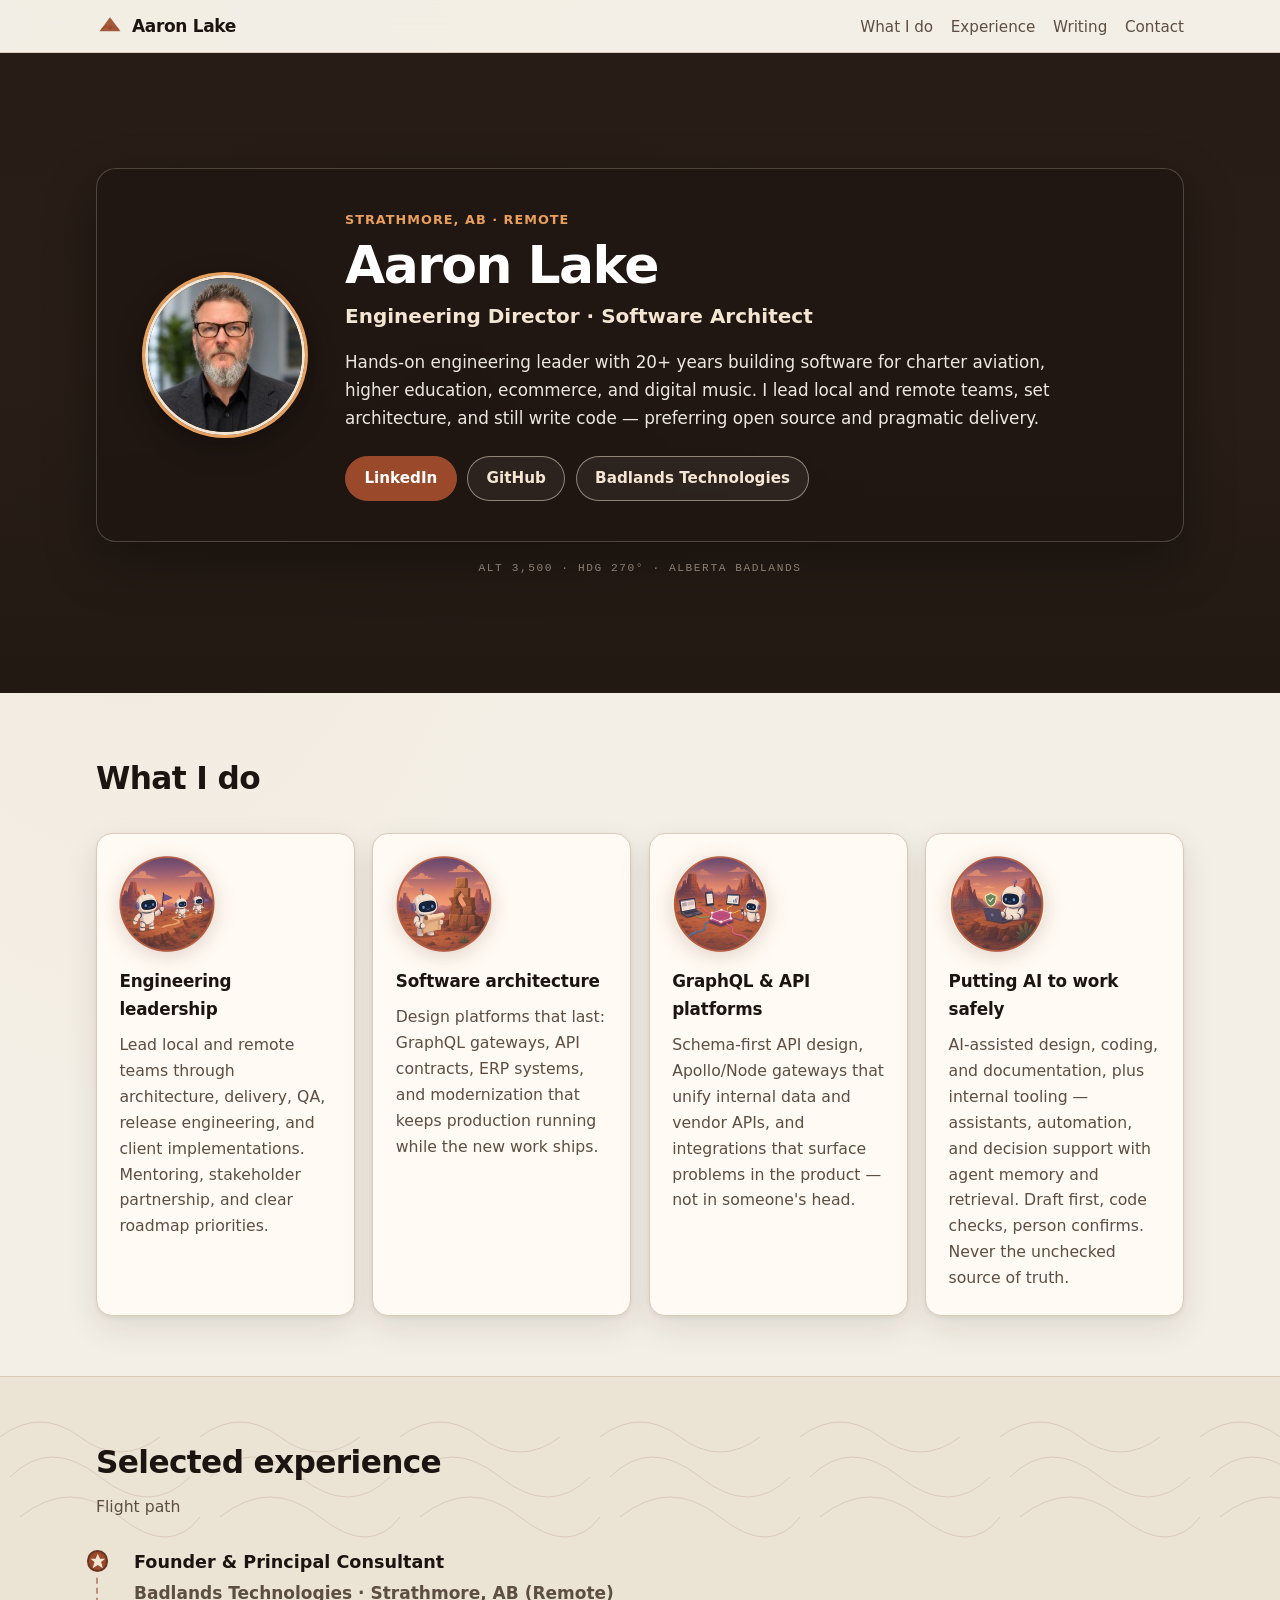
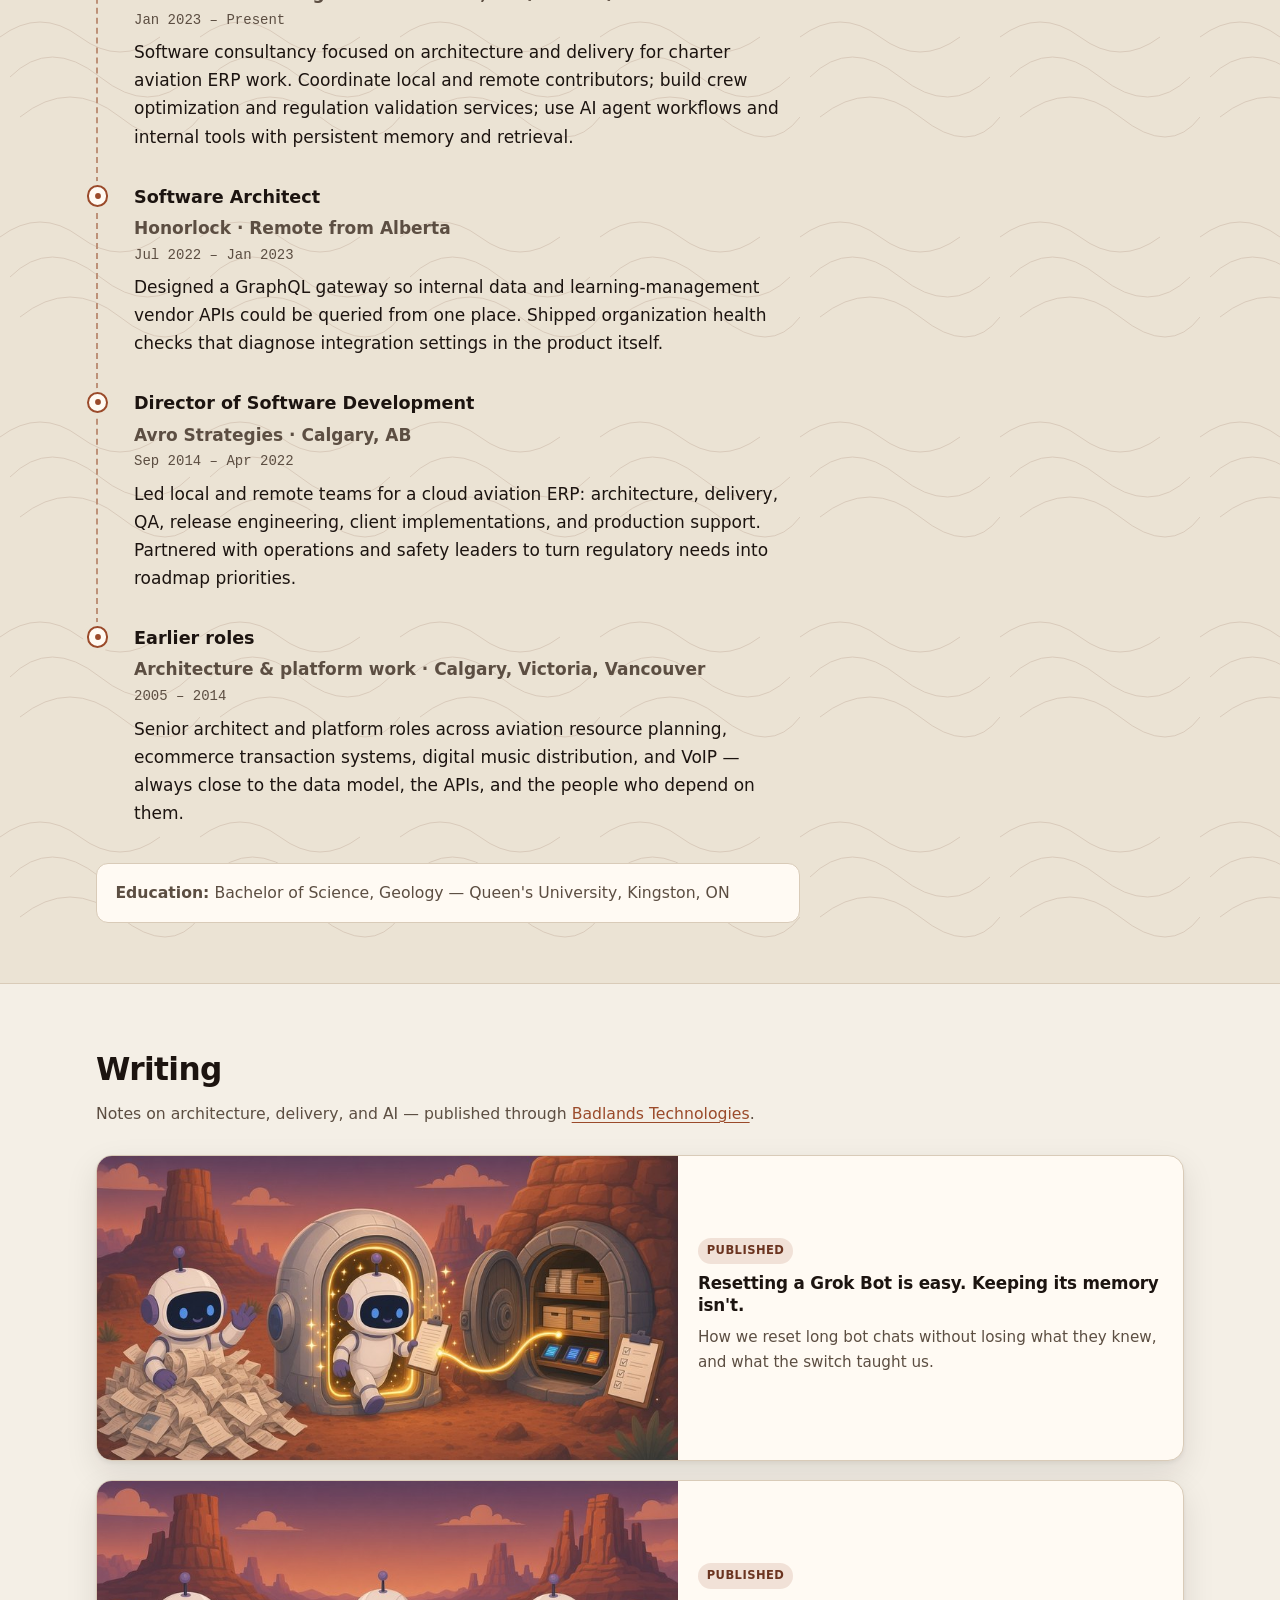
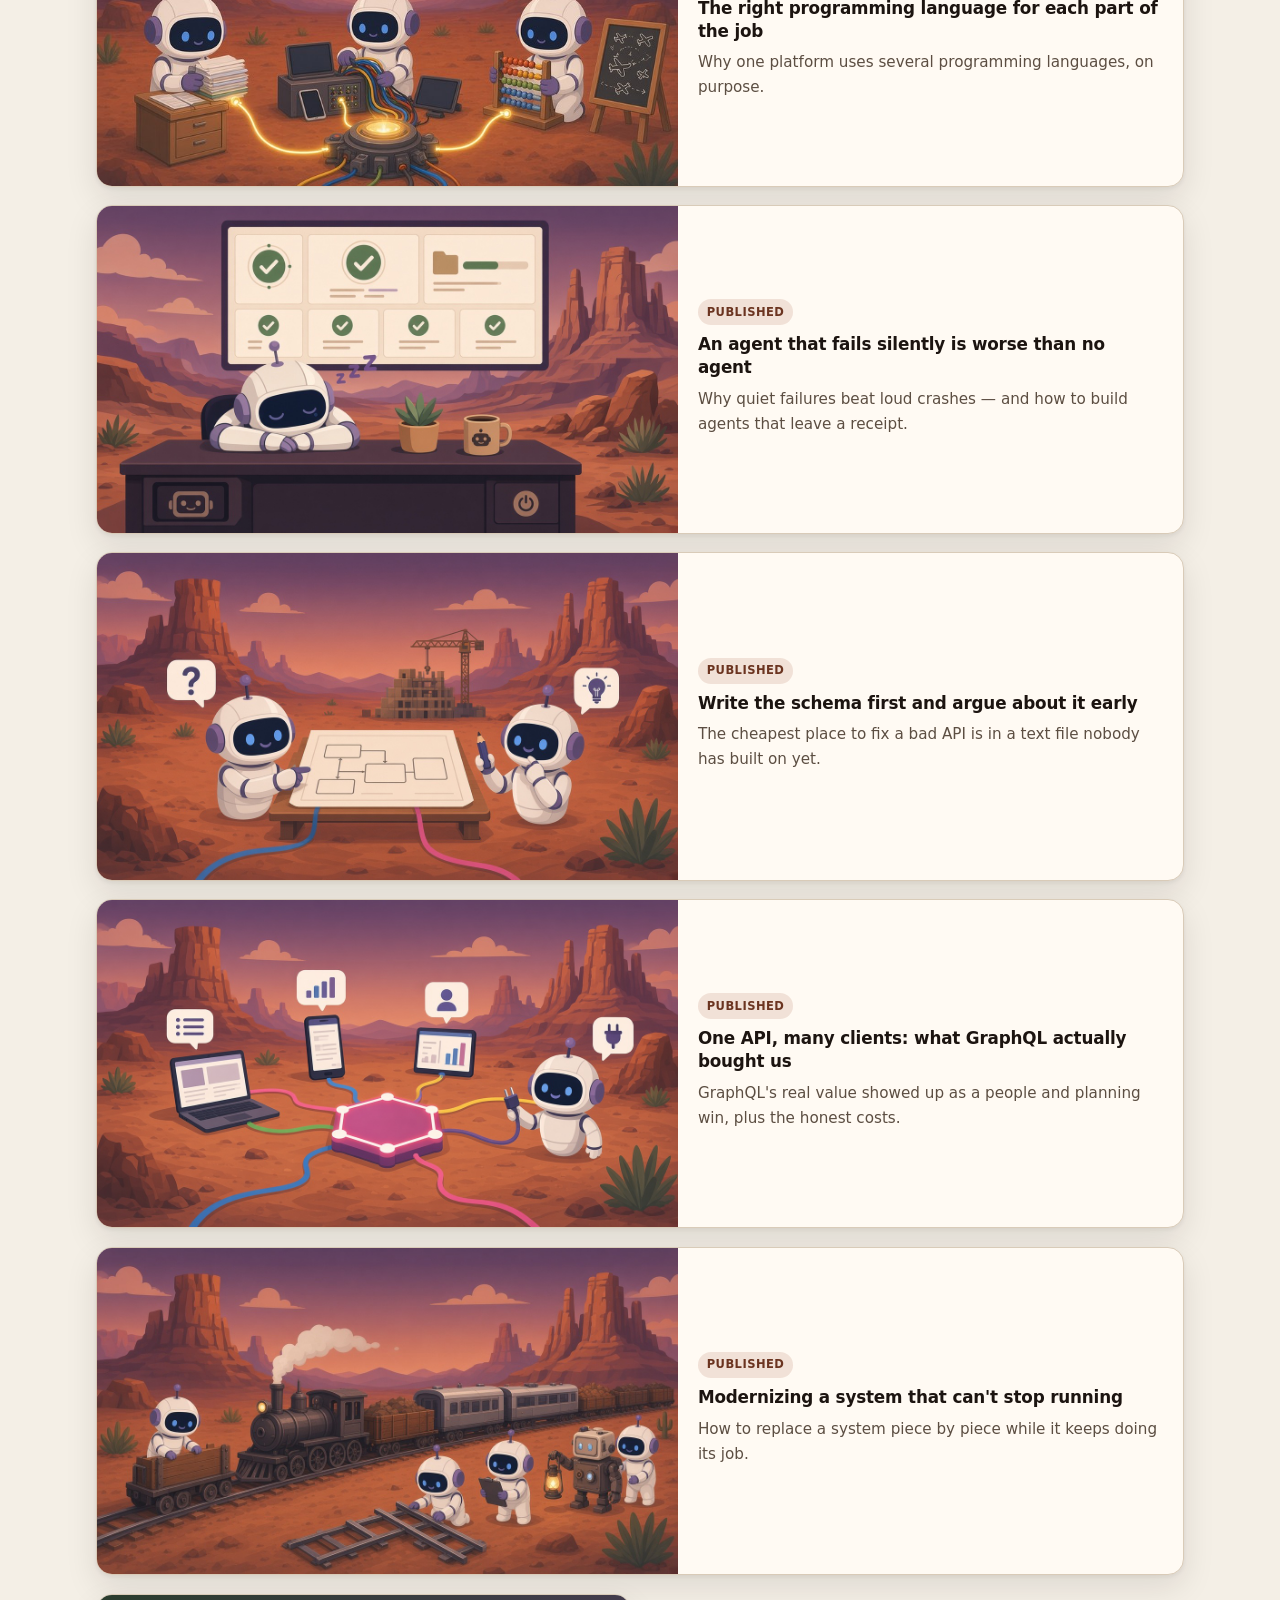
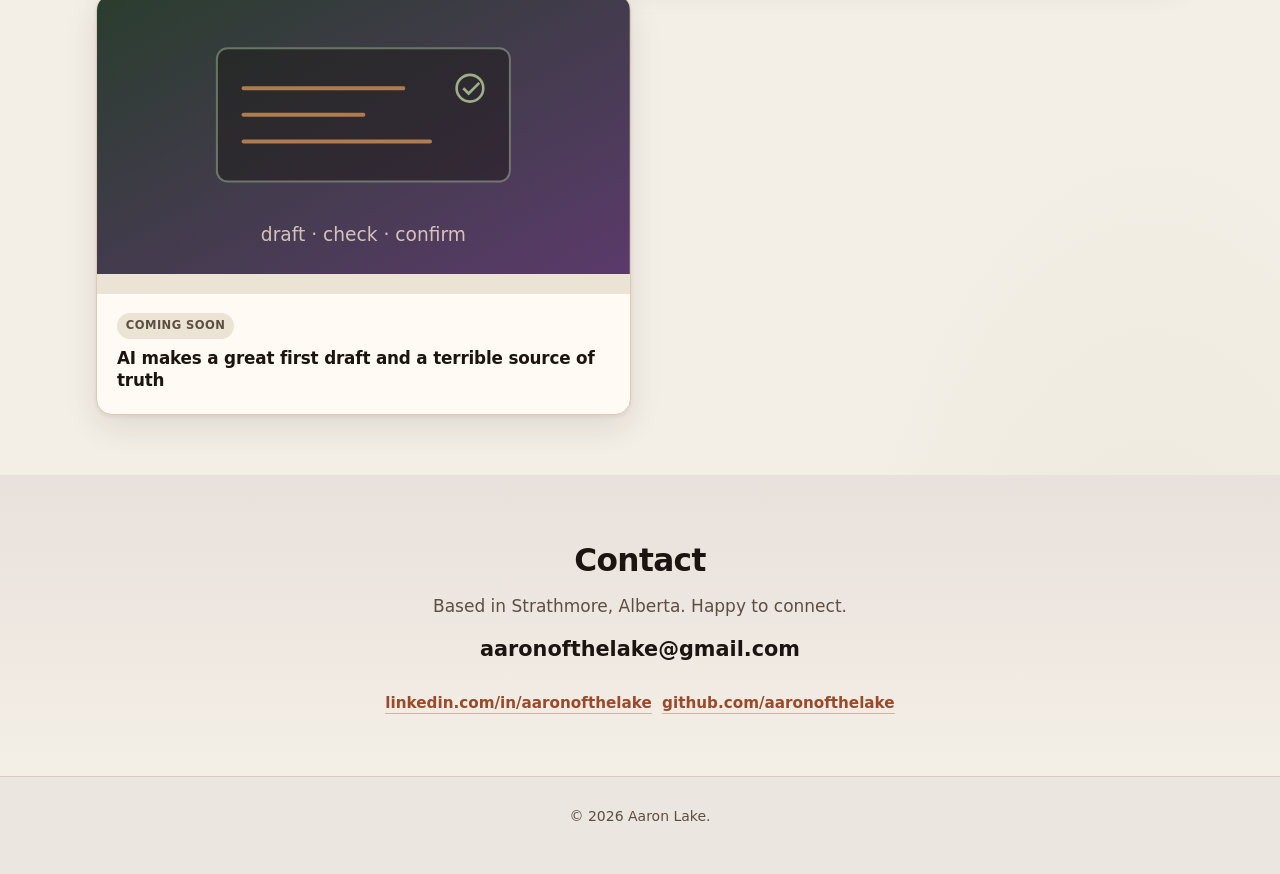
==== commit f04da024: "Add bot-memory article page and Writing card (draft, not published)" ====
--- a/index.html
+++ b/index.html
@@ -203,6 +203,18 @@
         </div>
         <div class="writing-grid">
           <article class="writing-card writing-card-featured">
+            <a class="featured-link" href="writing/bot-memory/">
+              <img class="featured-thumb" src="assets/article_botmemory.jpg" width="800" height="420"
+                   alt="Illustration: a new robot steps out of a glowing reboot pod in Alberta badlands, linked by a golden cable to a vault holding its memories">
+              <div class="writing-card-body">
+                <span class="tag">Published</span>
+                <h3>Resetting a Grok Bot is easy. Keeping its memory isn't.</h3>
+                <p>How we reset long bot chats without losing what they knew, and what the switch taught us.</p>
+              </div>
+            </a>
+          </article>
+
+          <article class="writing-card writing-card-featured">
             <a class="featured-link" href="https://www.linkedin.com/feed/update/urn:li:activity:7519820469370306560/" rel="noopener noreferrer">
               <img class="featured-thumb" src="assets/article25_languages.jpg" width="800" height="420"
                    alt="Illustration: three robots in Alberta badlands each using a different tool, all wired into one shared hub">
--- a/styles.css
+++ b/styles.css
@@ -695,3 +695,63 @@
 
   .btn-primary { border-width: 2px; }
 }
+
+/* Article pages (writing/<slug>/) */
+.article-wrap { max-width: var(--max); }
+.article-back { margin: 0 0 1.25rem; font-size: 0.95rem; }
+.article-back a { text-decoration: none; }
+.article-back-end { margin: 2.5rem 0 0; }
+.article-page h1 {
+  margin: 0 0 0.5rem;
+  font-size: clamp(1.8rem, 4vw, 2.5rem);
+  line-height: 1.2;
+  letter-spacing: -0.02em;
+}
+.article-byline { margin: 0 0 1.5rem; color: var(--ink-muted); font-size: 0.95rem; }
+.article-hero {
+  width: 100%;
+  border-radius: var(--radius);
+  box-shadow: var(--shadow);
+  margin: 0 0 1.75rem;
+}
+.article-lede { font-size: 1.15rem; color: var(--ink); margin: 0 0 1.5rem; }
+.article-body h2 {
+  margin: 2.25rem 0 0.75rem;
+  font-size: clamp(1.3rem, 2.6vw, 1.55rem);
+  letter-spacing: -0.01em;
+}
+.article-body p, .article-body li { color: var(--ink); }
+.article-body li { margin-bottom: 0.45rem; }
+.article-body blockquote {
+  margin: 1.25rem 0;
+  padding: 0.9rem 1.15rem;
+  background: var(--surface);
+  border-left: 4px solid var(--accent);
+  border-radius: 0 12px 12px 0;
+  color: var(--ink-muted);
+}
+.article-body blockquote p { margin: 0; color: var(--ink-muted); }
+.article-body code {
+  font-family: var(--mono);
+  font-size: 0.9em;
+  background: var(--bg-alt);
+  padding: 0.08rem 0.35rem;
+  border-radius: 6px;
+}
+.table-wrap { overflow-x: auto; margin: 1.25rem 0; }
+.article-body table {
+  width: 100%;
+  border-collapse: collapse;
+  background: var(--surface);
+  border: 1px solid var(--border);
+  border-radius: 12px;
+  font-size: 0.95rem;
+}
+.article-body th, .article-body td {
+  text-align: left;
+  padding: 0.55rem 0.8rem;
+  border-bottom: 1px solid var(--border);
+  vertical-align: top;
+}
+.article-body th { background: var(--bg-alt); font-weight: 700; }
+.article-body tr:last-child td { border-bottom: 0; }
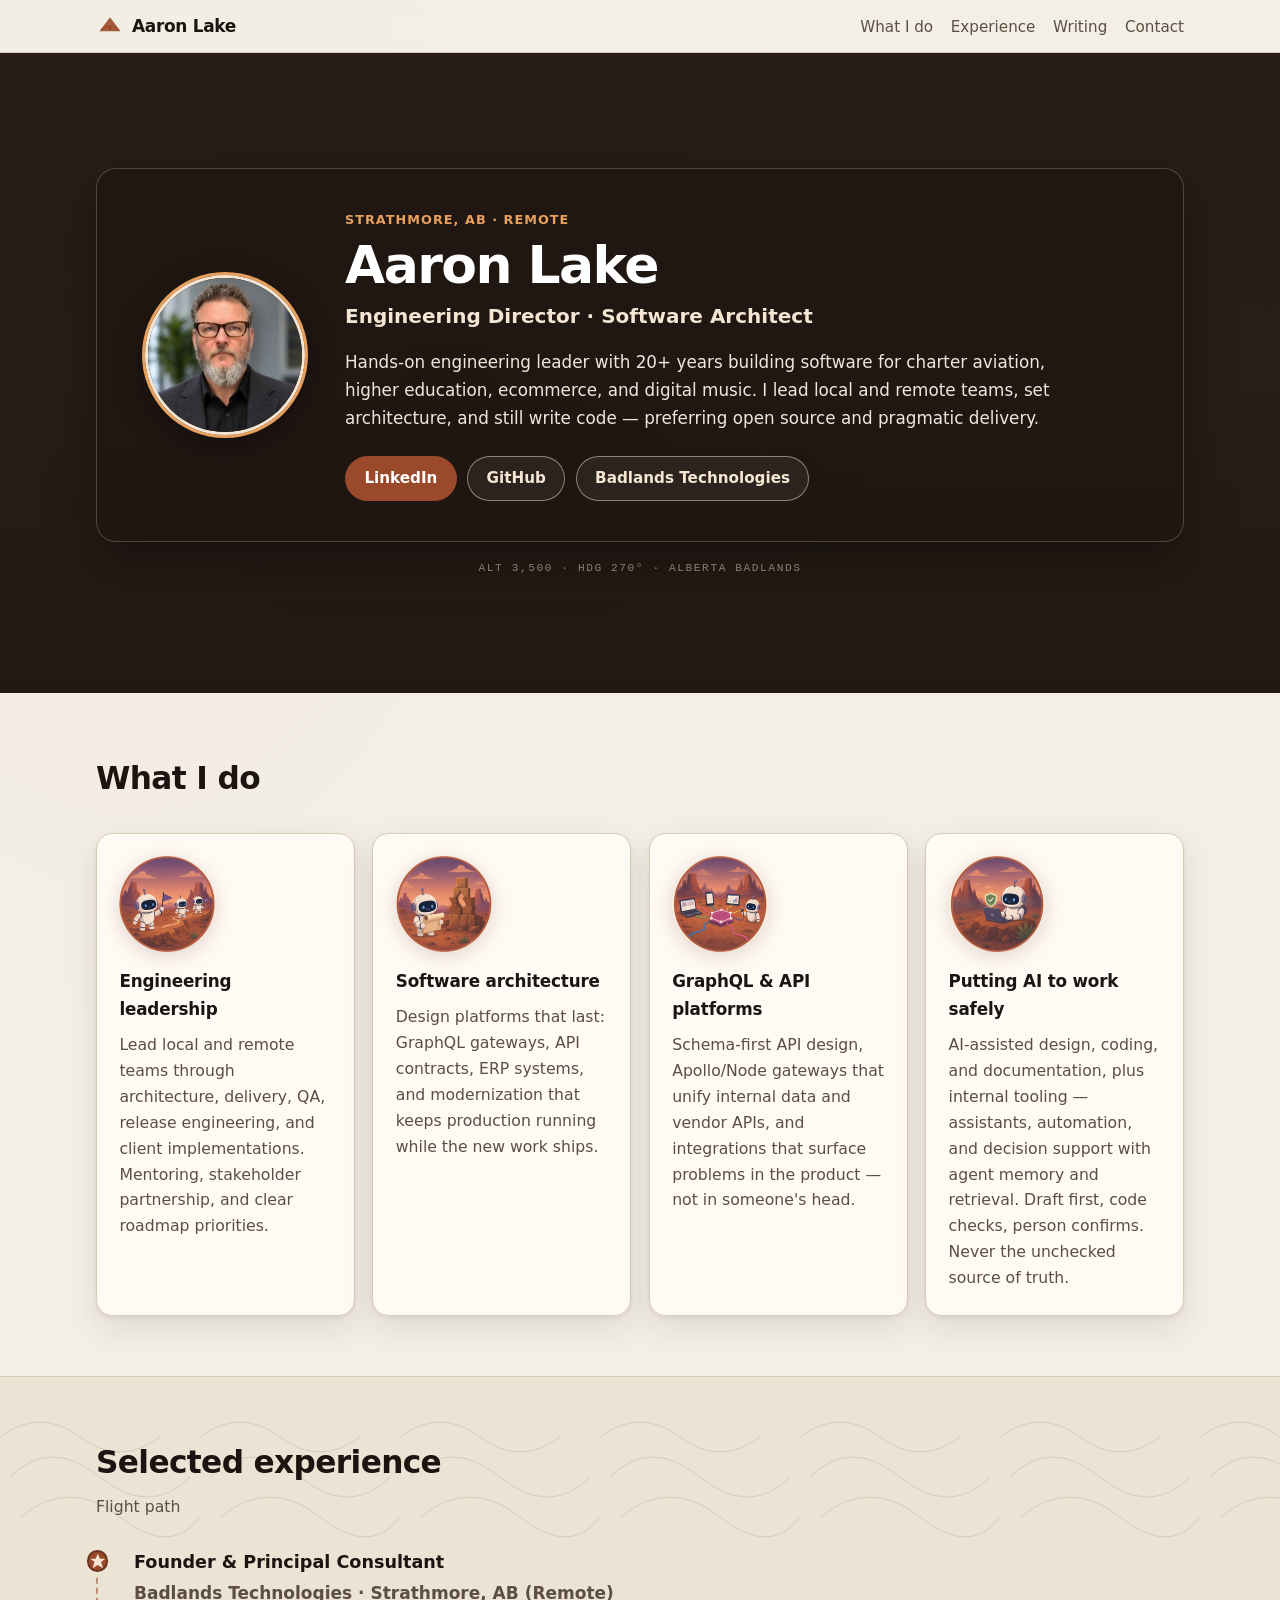
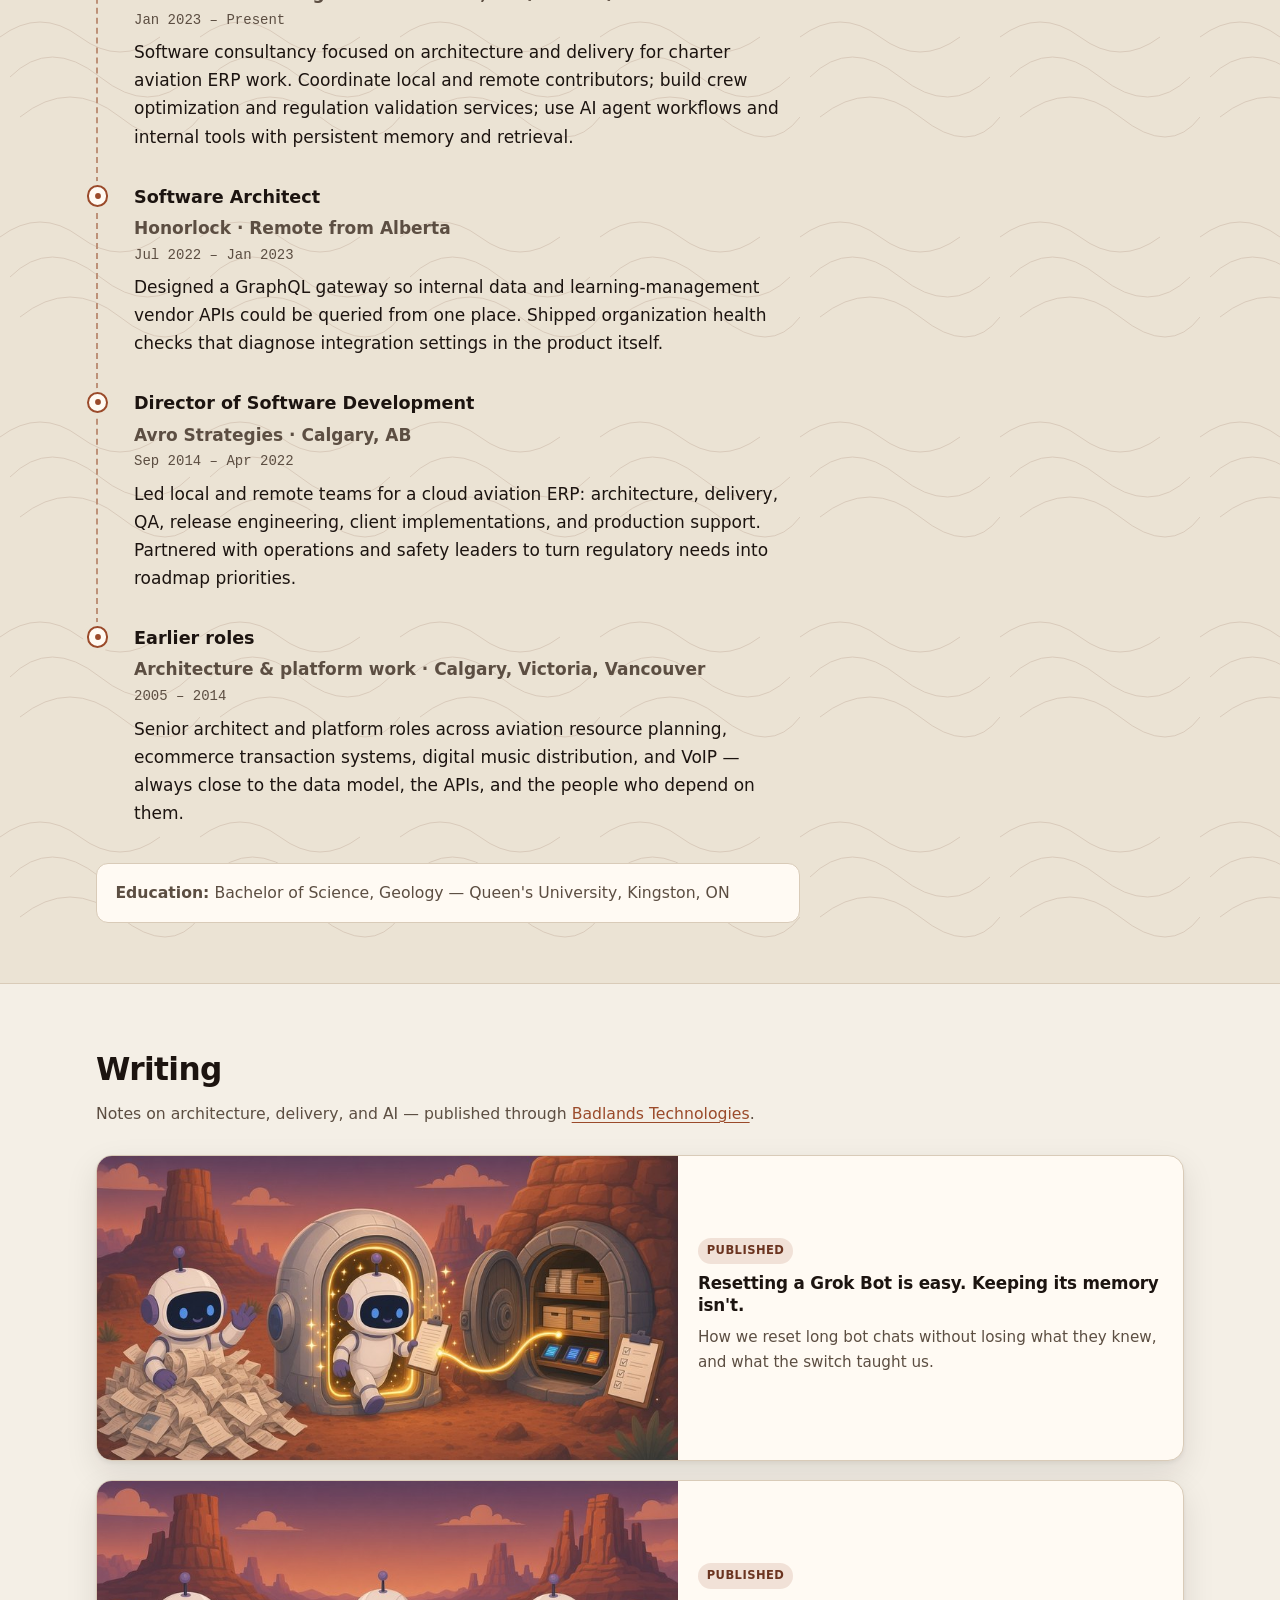
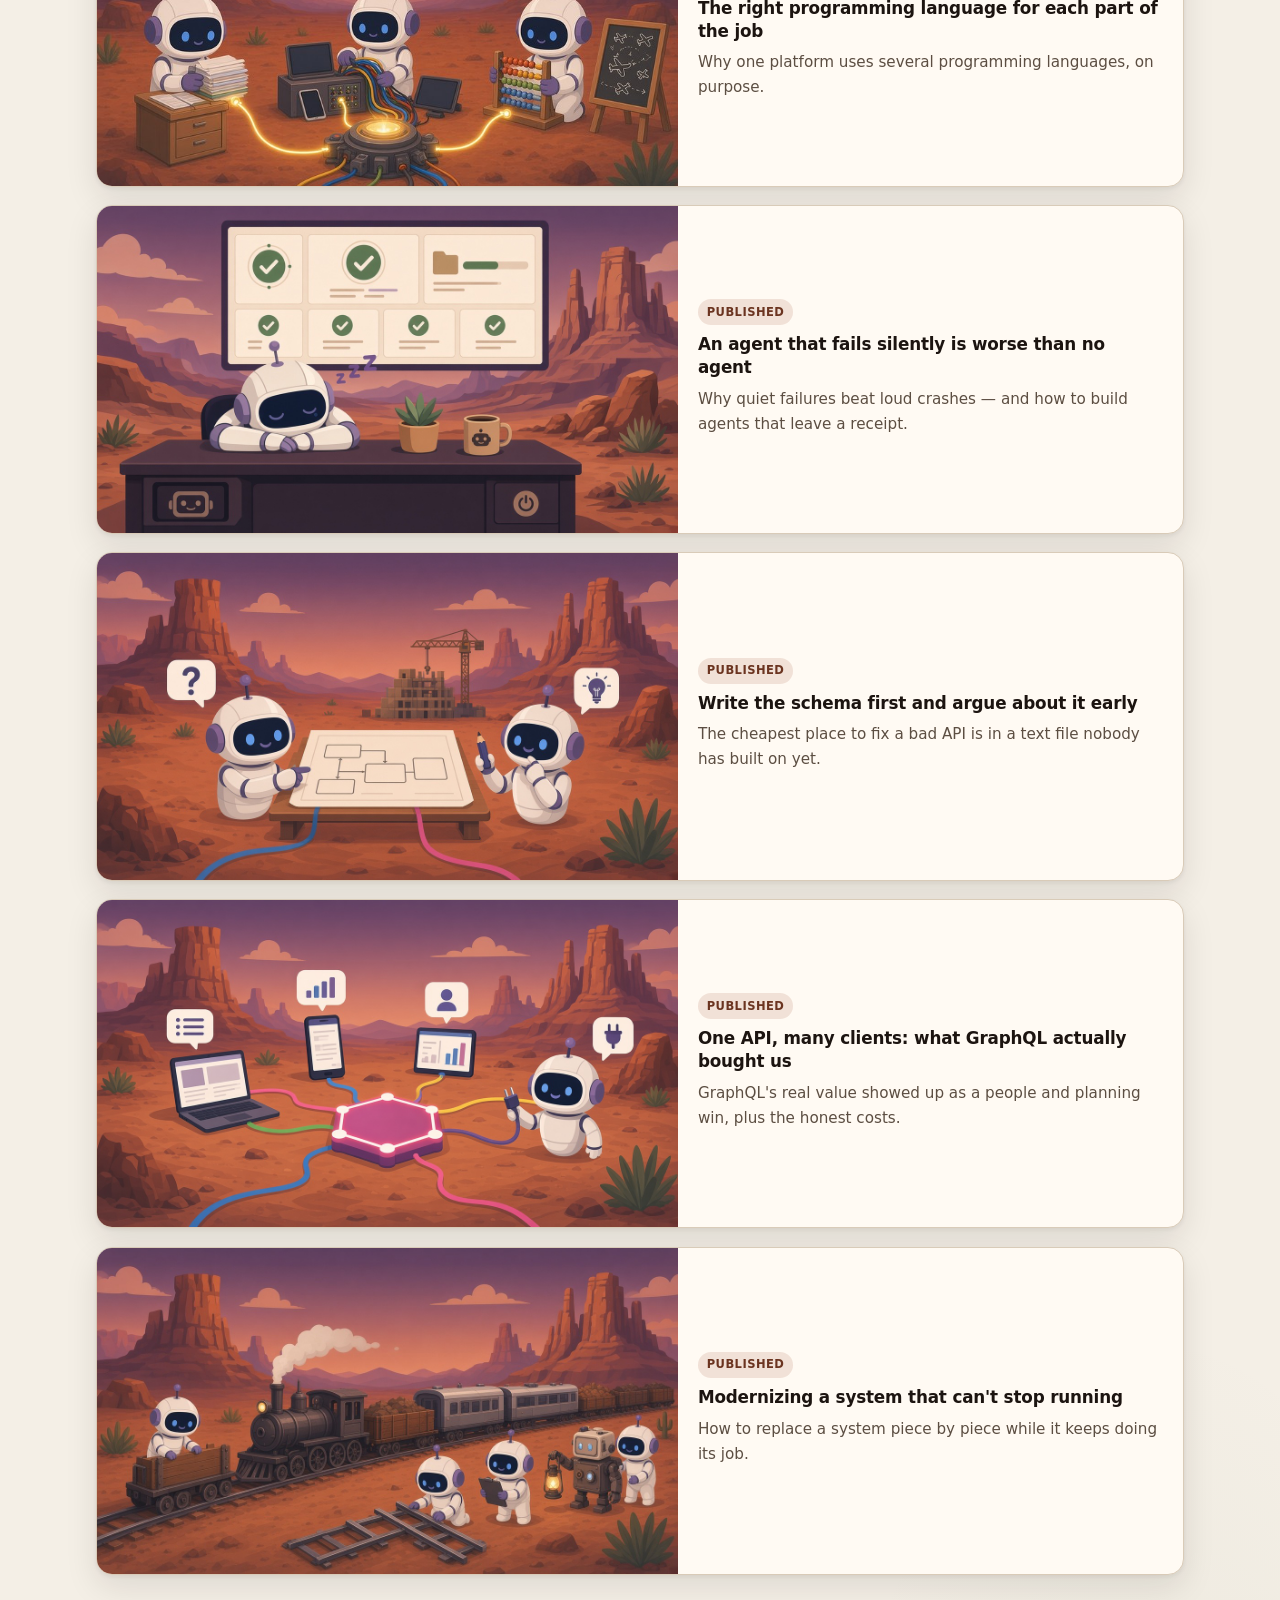
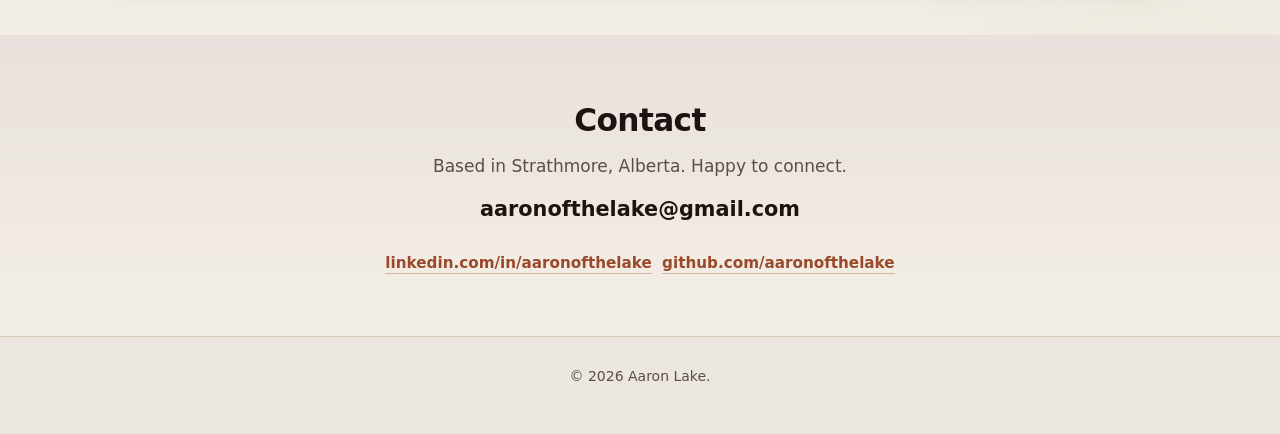
==== commit aa2f0763: "Remove Coming soon writing card and its unused styles" ====
--- a/index.html
+++ b/index.html
@@ -273,29 +273,6 @@
               </div>
             </a>
           </article>
-
-          <article class="writing-card">
-            <div class="writing-thumb writing-thumb-svg" aria-hidden="true">
-              <svg viewBox="0 0 400 210" xmlns="http://www.w3.org/2000/svg" role="img">
-                <title>Coming soon: AI as first draft</title>
-                <defs>
-                  <linearGradient id="t3" x1="0" y1="0" x2="1" y2="1">
-                    <stop offset="0%" stop-color="#2a3d2e"/><stop offset="100%" stop-color="#5b3a6b"/>
-                  </linearGradient>
-                </defs>
-                <rect width="400" height="210" fill="url(#t3)"/>
-                <rect x="90" y="40" width="220" height="100" rx="8" fill="#1c1917" opacity="0.5" stroke="#9caf88" stroke-width="1.5"/>
-                <path d="M110 70h120M110 90h90M110 110h140" stroke="#e8a05c" stroke-width="3" stroke-linecap="round" opacity="0.7"/>
-                <circle cx="280" cy="70" r="10" fill="none" stroke="#9caf88" stroke-width="2"/>
-                <path d="M275 70l4 4 8-8" stroke="#9caf88" stroke-width="2" fill="none"/>
-                <text x="200" y="185" text-anchor="middle" fill="#f5e6d3" font-family="system-ui,sans-serif" font-size="14" opacity="0.8">draft · check · confirm</text>
-              </svg>
-            </div>
-            <div class="writing-card-body">
-              <span class="tag tag-muted">Coming soon</span>
-              <h3>AI makes a great first draft and a terrible source of truth</h3>
-            </div>
-          </article>
         </div>
       </div>
     </section>
--- a/styles.css
+++ b/styles.css
@@ -522,20 +522,6 @@
   background: var(--bg-alt);
 }
 
-.writing-thumb {
-  width: 100%;
-  aspect-ratio: 16 / 9;
-  object-fit: cover;
-  background: var(--bg-alt);
-}
-
-.writing-thumb-svg svg {
-  width: 100%;
-  height: auto;
-  display: block;
-  aspect-ratio: 400 / 210;
-}
-
 .writing-card-body {
   padding: 1.15rem 1.25rem 1.35rem;
   display: flex;
@@ -575,11 +561,6 @@
   white-space: nowrap;
 }
 
-.tag-muted {
-  color: var(--ink-muted);
-  background: var(--bg-alt);
-}
-
 /* Contact */
 .section-contact {
   background:
